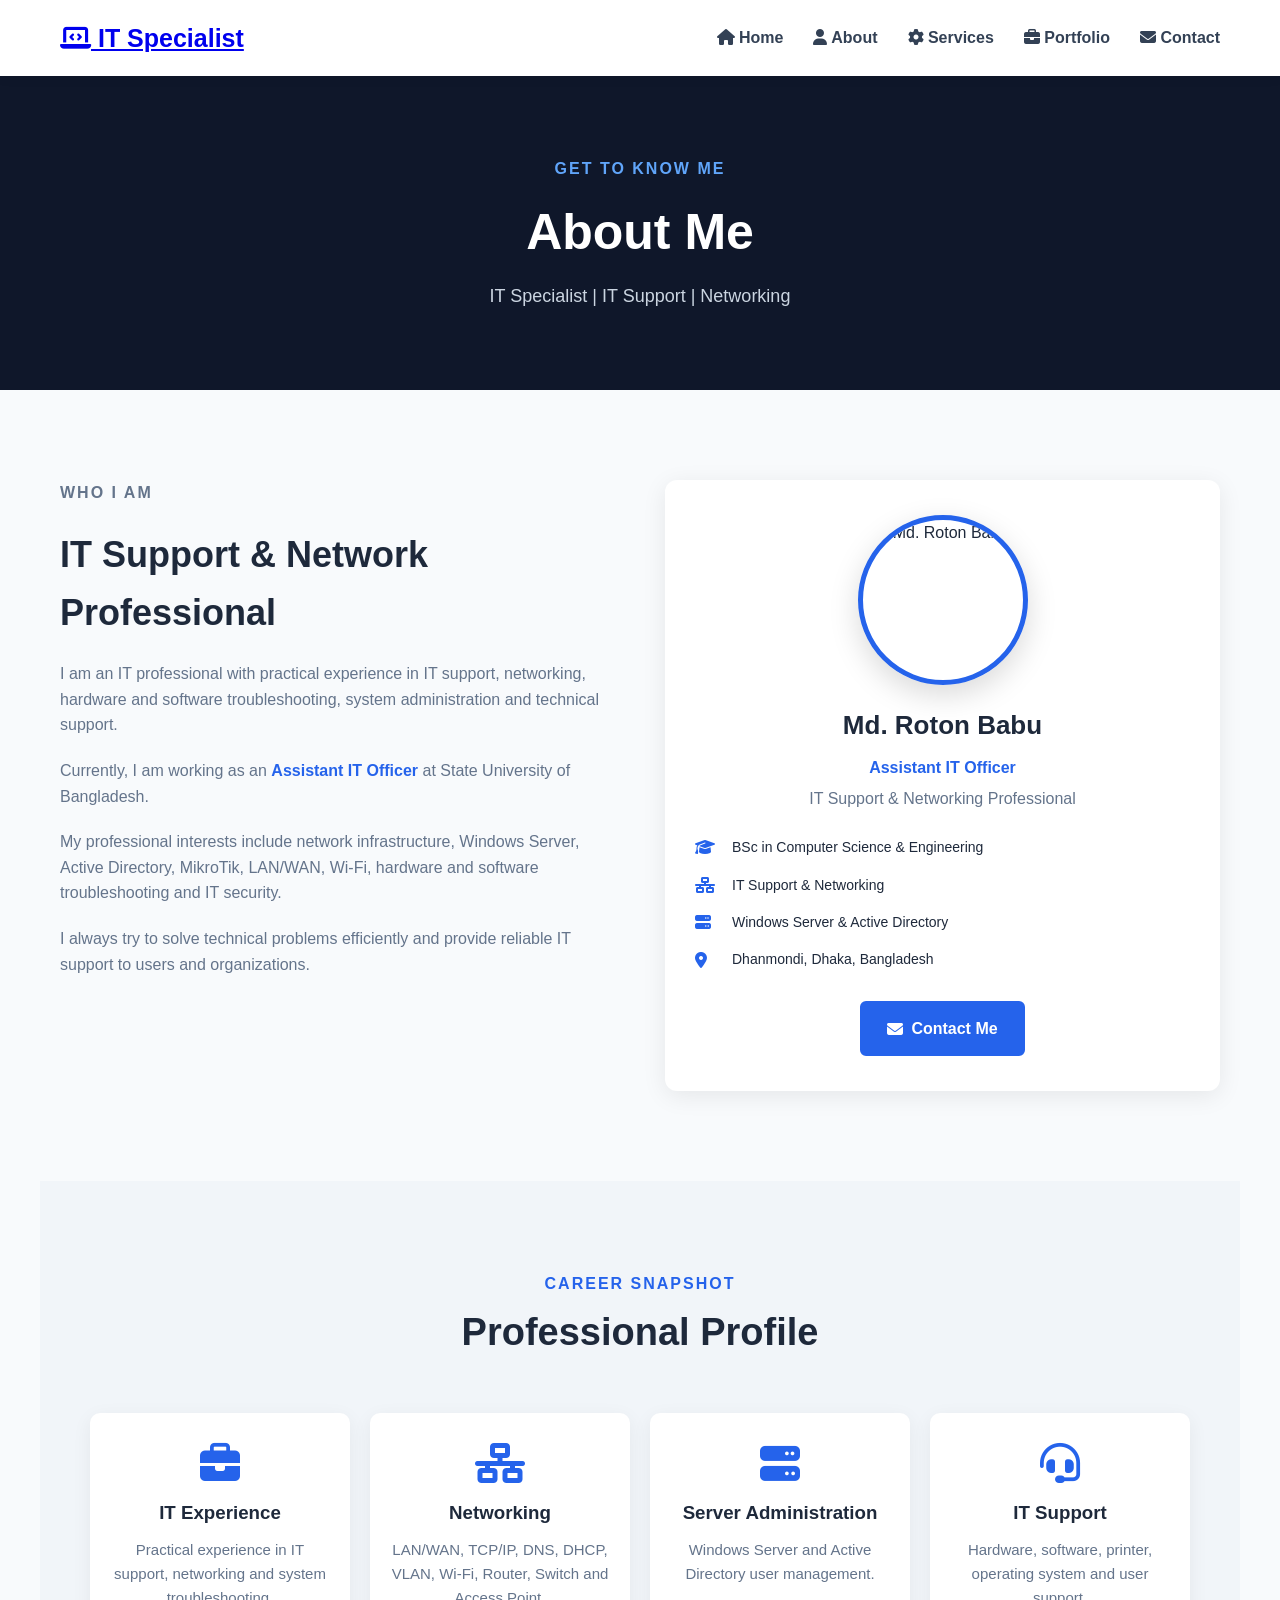
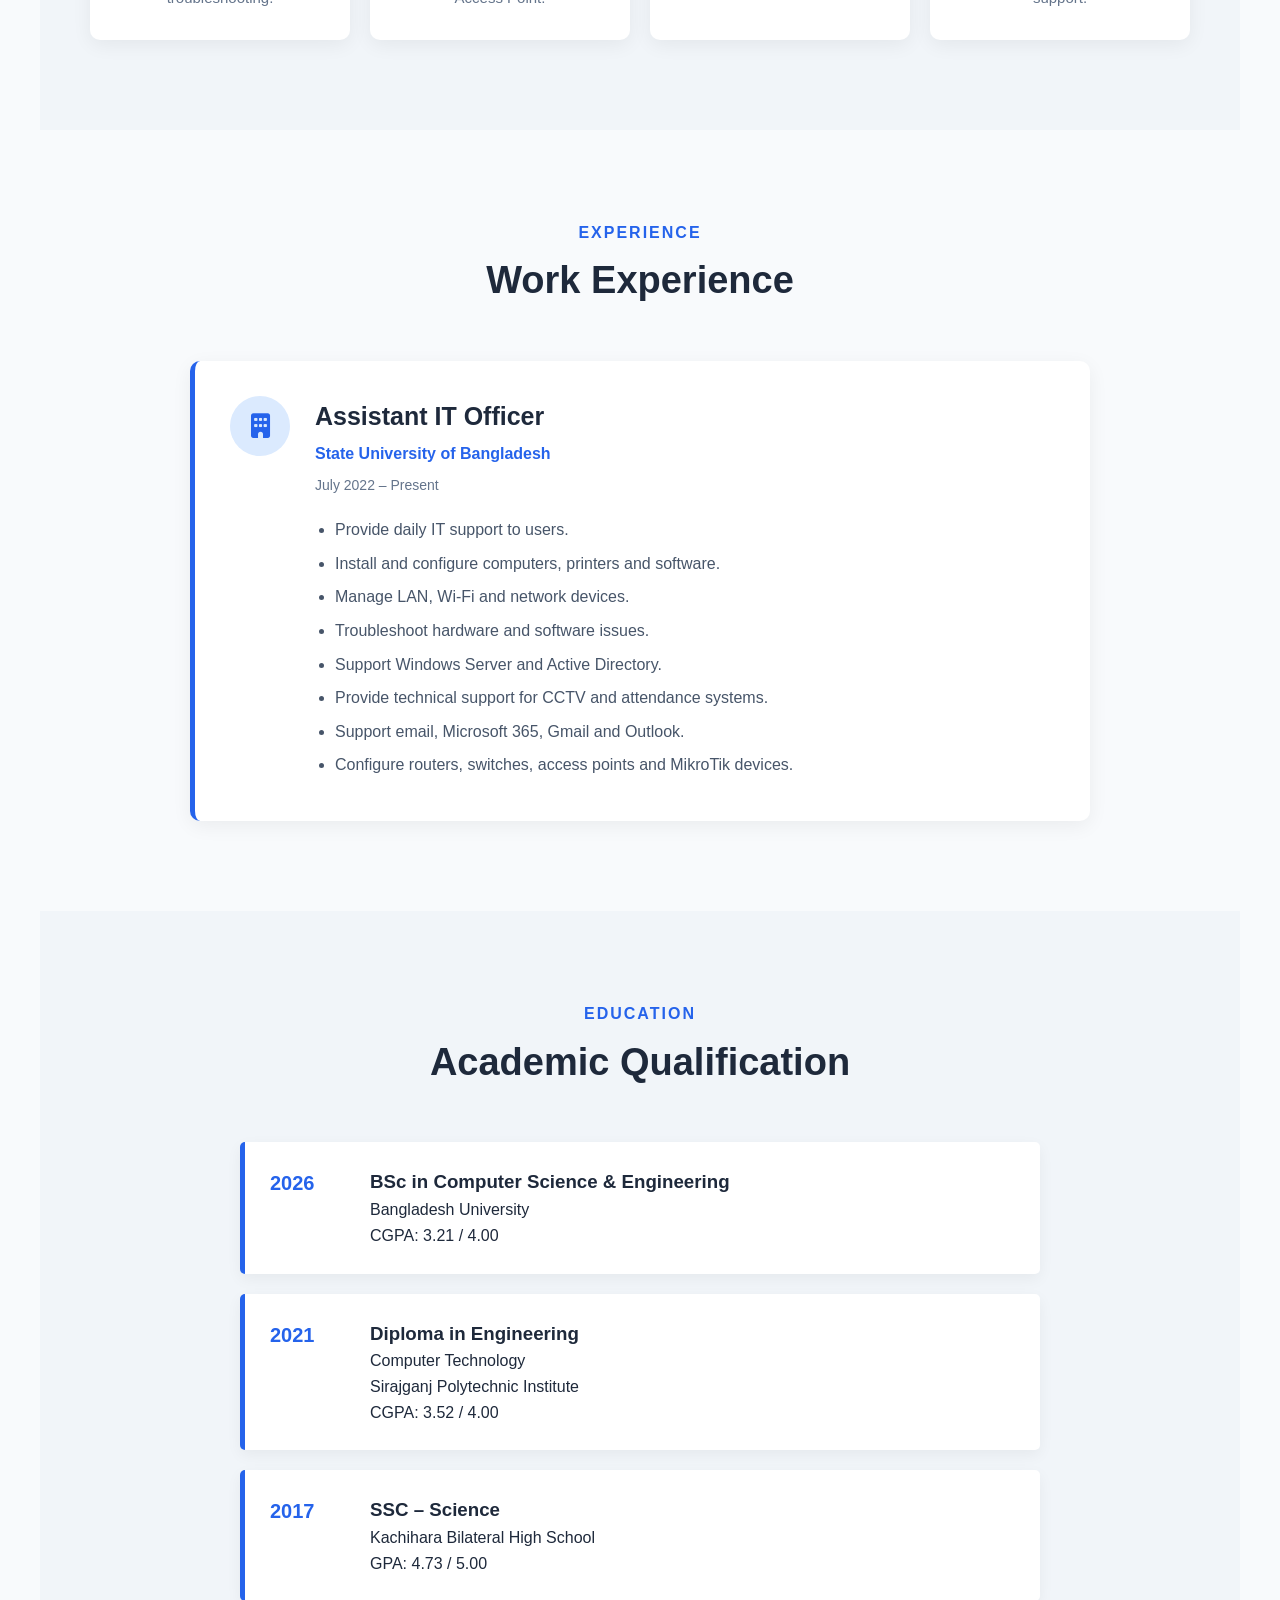
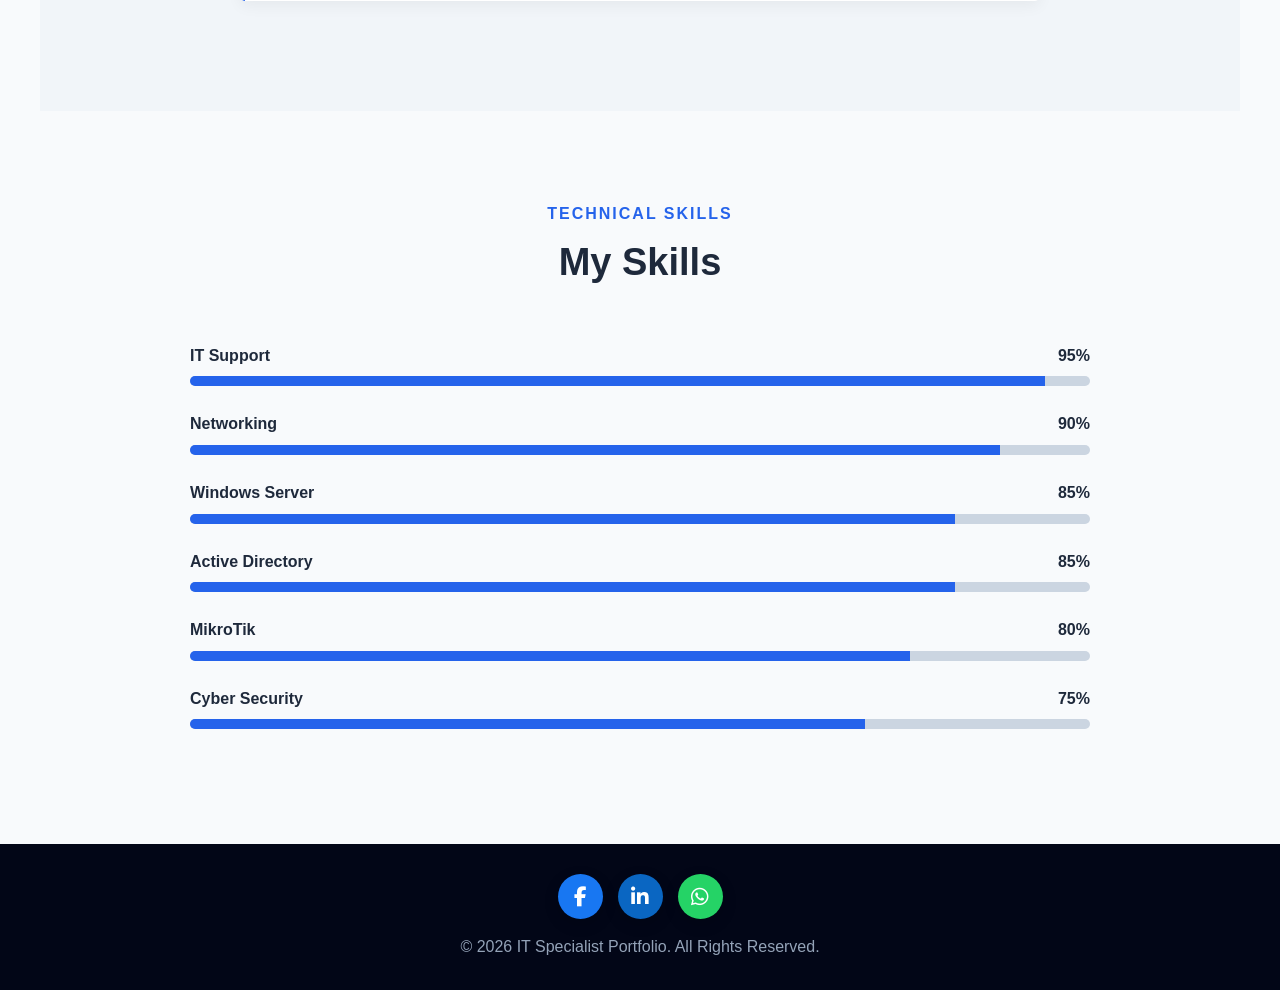
==== about.html @ 45f17847 "Add files via upload" ====
<!DOCTYPE html>
<html lang="en">

<head>

    <meta charset="UTF-8">

    <meta name="viewport" content="width=device-width, initial-scale=1.0">

    <title>About Me | IT Specialist</title>

    <!-- Main CSS -->
    <link rel="stylesheet" href="style.css">

    <!-- Font Awesome -->
    <link rel="stylesheet"
          href="https://cdnjs.cloudflare.com/ajax/libs/font-awesome/6.5.2/css/all.min.css">

</head>


<body>


<!-- ================= HEADER ================= -->

<!-- ================= HEADER ================= -->

<header class="header">

    <nav class="navbar">

        <!-- LOGO -->

        <div class="logo">

            <a href="index.html">
                <i class="fa-solid fa-laptop-code"></i>
                IT Specialist
            </a>

        </div>


        <!-- MOBILE MENU -->

        <div class="menu-icon">

            <i class="fa-solid fa-bars"></i>

        </div>


        <!-- NAVIGATION -->

        <ul class="nav-links">

            <li>
                <a href="index.html">
                    <i class="fa-solid fa-house"></i>
                    Home
                </a>
            </li>

            <li>
                <a href="about.html" class="active">
                    <i class="fa-solid fa-user"></i>
                    About
                </a>
            </li>

            <li>
                <a href="services.html">
                    <i class="fa-solid fa-gear"></i>
                    Services
                </a>
            </li>

            <li>
                <a href="portfolio.html">
                    <i class="fa-solid fa-briefcase"></i>
                    Portfolio
                </a>
            </li>

            <li>
                <a href="contact.html">
                    <i class="fa-solid fa-envelope"></i>
                    Contact
                </a>
            </li>

        </ul>

    </nav>

</header>



<!-- ================= PAGE HEADER ================= -->

<section class="page-header">

    <div>

        <p>GET TO KNOW ME</p>

        <h1>About Me</h1>

        <span>
            IT Specialist | IT Support | Networking
        </span>

    </div>

</section>



<!-- ================= ABOUT ================= -->

<section class="section">


    <div class="about-container">


        <!-- About Text -->

        <div class="about-text">

            <p class="about-label">
                WHO I AM
            </p>


            <h2>
                IT Support & Network Professional
            </h2>


            <p>

                I am an IT professional with practical experience
                in IT support, networking, hardware and software
                troubleshooting, system administration and
                technical support.

            </p>


            <p>

                Currently, I am working as an
                <strong>Assistant IT Officer</strong>
                at State University of Bangladesh.

            </p>


            <p>

                My professional interests include network
                infrastructure, Windows Server, Active Directory,
                MikroTik, LAN/WAN, Wi-Fi, hardware and software
                troubleshooting and IT security.

            </p>


            <p>

                I always try to solve technical problems efficiently
                and provide reliable IT support to users and
                organizations.

            </p>


        </div>



        <!-- Profile Card -->

        <!-- ================= PROFILE CARD ================= -->

<div class="profile-card">

    <!-- Profile Photo -->

    <div class="profile-photo">

        <img src="images/profile.jpg"
             alt="Md. Roton Babu">

    </div>


    <!-- Name -->

    <h3>
        Md. Roton Babu
    </h3>


    <!-- Designation -->

    <p class="profile-designation">
        Assistant IT Officer
    </p>


    <p>
        IT Support & Networking Professional
    </p>


    <!-- Profile Details -->

    <div class="profile-details">

        <div class="profile-detail-item">

            <i class="fas fa-graduation-cap"></i>

            <span>
                BSc in Computer Science & Engineering
            </span>

        </div>


        <div class="profile-detail-item">

            <i class="fas fa-network-wired"></i>

            <span>
                IT Support & Networking
            </span>

        </div>


        <div class="profile-detail-item">

            <i class="fas fa-server"></i>

            <span>
                Windows Server & Active Directory
            </span>

        </div>


        <div class="profile-detail-item">

            <i class="fas fa-location-dot"></i>

            <span>
                Dhanmondi, Dhaka, Bangladesh
            </span>

        </div>

    </div>


    <!-- Contact Button -->

    <a href="contact.html" class="btn profile-btn">
        <i class="fas fa-envelope"></i>
        Contact Me
    </a>

</div>
</section>



<!-- ================= CAREER SNAPSHOT ================= -->

<section class="section skills-section">


    <div class="section-title">

        <p>
            CAREER SNAPSHOT
        </p>

        <h2>
            Professional Profile
        </h2>

    </div>


    <div class="snapshot-grid">


        <!-- Experience -->

        <div class="snapshot-card">

            <i class="fas fa-briefcase"></i>

            <h3>
                IT Experience
            </h3>

            <p>
                Practical experience in IT support,
                networking and system troubleshooting.
            </p>

        </div>


        <!-- Networking -->

        <div class="snapshot-card">

            <i class="fas fa-network-wired"></i>

            <h3>
                Networking
            </h3>

            <p>
                LAN/WAN, TCP/IP, DNS, DHCP, VLAN,
                Wi-Fi, Router, Switch and Access Point.
            </p>

        </div>


        <!-- Server -->

        <div class="snapshot-card">

            <i class="fas fa-server"></i>

            <h3>
                Server Administration
            </h3>

            <p>
                Windows Server and Active Directory
                user management.
            </p>

        </div>


        <!-- Support -->

        <div class="snapshot-card">

            <i class="fas fa-headset"></i>

            <h3>
                IT Support
            </h3>

            <p>
                Hardware, software, printer,
                operating system and user support.
            </p>

        </div>


    </div>

</section>



<!-- ================= WORK EXPERIENCE ================= -->

<section class="section">


    <div class="section-title">

        <p>
            EXPERIENCE
        </p>

        <h2>
            Work Experience
        </h2>

    </div>



    <div class="experience-container">


        <div class="experience-card">


            <div class="experience-icon">

                <i class="fas fa-building"></i>

            </div>


            <div class="experience-content">

                <h3>
                    Assistant IT Officer
                </h3>

                <h4>
                    State University of Bangladesh
                </h4>

                <span>
                    July 2022 – Present
                </span>


                <ul>

                    <li>
                        Provide daily IT support to users.
                    </li>

                    <li>
                        Install and configure computers,
                        printers and software.
                    </li>

                    <li>
                        Manage LAN, Wi-Fi and network devices.
                    </li>

                    <li>
                        Troubleshoot hardware and software issues.
                    </li>

                    <li>
                        Support Windows Server and Active Directory.
                    </li>

                    <li>
                        Provide technical support for
                        CCTV and attendance systems.
                    </li>

                    <li>
                        Support email, Microsoft 365,
                        Gmail and Outlook.
                    </li>

                    <li>
                        Configure routers, switches,
                        access points and MikroTik devices.
                    </li>

                </ul>


            </div>


        </div>


    </div>

</section>



<!-- ================= EDUCATION ================= -->

<section class="section project-section">


    <div class="section-title">

        <p>
            EDUCATION
        </p>

        <h2>
            Academic Qualification
        </h2>

    </div>



    <div class="education">


        <!-- BSc -->

        <div class="education-item">

            <div class="education-year">
                2026
            </div>


            <div>

                <h3>
                    BSc in Computer Science & Engineering
                </h3>

                <p>
                    Bangladesh University
                </p>

                <p>
                    CGPA: 3.21 / 4.00
                </p>

            </div>

        </div>



        <!-- Diploma -->

        <div class="education-item">

            <div class="education-year">
                2021
            </div>


            <div>

                <h3>
                    Diploma in Engineering
                </h3>

                <p>
                    Computer Technology
                </p>

                <p>
                    Sirajganj Polytechnic Institute
                </p>

                <p>
                    CGPA: 3.52 / 4.00
                </p>

            </div>

        </div>



        <!-- SSC -->

        <div class="education-item">

            <div class="education-year">
                2017
            </div>


            <div>

                <h3>
                    SSC – Science
                </h3>

                <p>
                    Kachihara Bilateral High School
                </p>

                <p>
                    GPA: 4.73 / 5.00
                </p>

            </div>

        </div>


    </div>

</section>



<!-- ================= TECHNICAL SKILLS ================= -->

<section class="section">


    <div class="section-title">

        <p>
            TECHNICAL SKILLS
        </p>

        <h2>
            My Skills
        </h2>

    </div>



    <div class="skills-container">


        <div class="skill">

            <div class="skill-title">

                <span>
                    IT Support
                </span>

                <span>
                    95%
                </span>

            </div>


            <div class="skill-bar">

                <div class="skill-progress"
                     style="width:95%">
                </div>

            </div>

        </div>



        <div class="skill">

            <div class="skill-title">

                <span>
                    Networking
                </span>

                <span>
                    90%
                </span>

            </div>


            <div class="skill-bar">

                <div class="skill-progress"
                     style="width:90%">
                </div>

            </div>

        </div>



        <div class="skill">

            <div class="skill-title">

                <span>
                    Windows Server
                </span>

                <span>
                    85%
                </span>

            </div>


            <div class="skill-bar">

                <div class="skill-progress"
                     style="width:85%">
                </div>

            </div>

        </div>



        <div class="skill">

            <div class="skill-title">

                <span>
                    Active Directory
                </span>

                <span>
                    85%
                </span>

            </div>


            <div class="skill-bar">

                <div class="skill-progress"
                     style="width:85%">
                </div>

            </div>

        </div>



        <div class="skill">

            <div class="skill-title">

                <span>
                    MikroTik
                </span>

                <span>
                    80%
                </span>

            </div>


            <div class="skill-bar">

                <div class="skill-progress"
                     style="width:80%">
                </div>

            </div>

        </div>



        <div class="skill">

            <div class="skill-title">

                <span>
                    Cyber Security
                </span>

                <span>
                    75%
                </span>

            </div>


            <div class="skill-bar">

                <div class="skill-progress"
                     style="width:75%">
                </div>

            </div>

        </div>


    </div>

</section>



<!-- ================= FOOTER ================= -->

<footer>



<!-- ================= SOCIAL LINKS ================= -->

<div class="social-links">

    <!-- Facebook -->
    <a href="https://www.facebook.com/roton.rotonrana.1/"
       target="_blank"
       rel="noopener noreferrer"
       aria-label="Facebook">
        <i class="fab fa-facebook-f"></i>
    </a>

    <!-- LinkedIn -->
    <a href="https://www.linkedin.com/in/md-roton-babu-962787268/"
       target="_blank"
       rel="noopener noreferrer"
       aria-label="LinkedIn">
        <i class="fab fa-linkedin-in"></i>
    </a>

    <!-- WhatsApp -->
    <a href="https://wa.me/8801768049487"
       target="_blank"
       rel="noopener noreferrer"
       aria-label="WhatsApp">
        <i class="fab fa-whatsapp"></i>
    </a>

</div>




    <p>
        © 2026 IT Specialist Portfolio.
        All Rights Reserved.
    </p>


</footer>



<!-- JavaScript -->

<script src="script.js"></script>


</body>

</html>
---- style.css ----
/* =====================================================
   GLOBAL RESET
===================================================== */

* {
    margin: 0;
    padding: 0;
    box-sizing: border-box;
}

html {
    scroll-behavior: smooth;
}

body {
    font-family: Arial, Helvetica, sans-serif;
    background: #f8fafc;
    color: #1e293b;
    line-height: 1.6;
}

a {
    transition: 0.3s ease;
}

img {
    max-width: 100%;
}


/* =====================================================
   NAVBAR
===================================================== */

header {
    background: #ffffff;
    box-shadow: 0 2px 10px rgba(0, 0, 0, 0.08);
    position: sticky;
    top: 0;
    z-index: 1000;
}

.navbar {
    max-width: 1200px;
    margin: auto;
    padding: 18px 20px;

    display: flex;
    align-items: center;
    justify-content: space-between;
}

.logo {
    font-size: 25px;
    font-weight: bold;
}

.logo span {
    color: #2563eb;
}

.nav-links {
    display: flex;
    list-style: none;
    gap: 30px;
}

.nav-links a {
    text-decoration: none;
    color: #334155;
    font-weight: 600;
}

.nav-links a:hover {
    color: #2563eb;
}

.menu-icon {
    display: none;
    font-size: 25px;
    cursor: pointer;
}


/* =====================================================
   HERO
===================================================== */

.hero {
    max-width: 1200px;
    margin: auto;
    min-height: 650px;

    padding: 80px 20px;

    display: flex;
    align-items: center;
    justify-content: space-between;
    gap: 50px;
}

.hero-content {
    max-width: 650px;
}

.small-title {
    color: #2563eb;
    font-weight: bold;
    letter-spacing: 2px;
}

.hero h1 {
    font-size: 55px;
    margin: 15px 0;
}

.hero h1 span {
    color: #2563eb;
}

.hero h2 {
    font-size: 28px;
    margin-bottom: 20px;
}

.hero p {
    color: #64748b;
    font-size: 18px;
}

.hero-buttons {
    margin-top: 30px;

    display: flex;
    flex-wrap: wrap;
    gap: 15px;
}

.btn {
    display: inline-flex;
    align-items: center;
    justify-content: center;
    gap: 8px;

    padding: 13px 25px;

    background: #2563eb;
    color: #ffffff;

    text-decoration: none;
    border-radius: 6px;

    border: 2px solid #2563eb;
    cursor: pointer;

    font-weight: bold;
    transition: 0.3s;
}

.btn:hover {
    background: #1d4ed8;
    border-color: #1d4ed8;
    color: #ffffff;
    transform: translateY(-2px);
}

.btn-outline {
    background: transparent;
    border: 2px solid #2563eb;
    color: #2563eb;
}

.btn-outline:hover {
    background: #2563eb;
    color: #ffffff;
}


/* =====================================================
   HERO PROFILE PHOTO
===================================================== */

.hero-image {
    display: flex;
    justify-content: center;
    align-items: center;
}

.profile-circle {
    width: 320px;
    height: 320px;

    border-radius: 50%;
    overflow: hidden;

    border: 6px solid #2563eb;

    box-shadow: 0 15px 40px rgba(0, 0, 0, 0.15);

    background: #f1f5f9;
}

.profile-circle img {
    width: 100%;
    height: 100%;

    object-fit: cover;
    display: block;
}


/* =====================================================
   COMMON SECTION
===================================================== */

.section {
    max-width: 1200px;
    margin: auto;
    padding: 90px 20px;
}

.section-title {
    text-align: center;
    margin-bottom: 50px;
}

.section-title p {
    color: #2563eb;
    font-weight: bold;
    letter-spacing: 2px;
}

.section-title h2 {
    font-size: 38px;
    margin-top: 5px;
}


/* =====================================================
   ABOUT
===================================================== */

.about-container {
    display: grid;
    grid-template-columns: 1fr 1fr;
    gap: 50px;
}

.about-text h3 {
    font-size: 28px;
    margin-bottom: 20px;
}

.about-text h2 {
    font-size: 36px;
    margin: 10px 0 20px;
}

.about-text p {
    color: #64748b;
    margin-bottom: 20px;
}

.about-text strong {
    color: #2563eb;
}

.about-label {
    color: #2563eb;
    font-weight: bold;
    letter-spacing: 2px;
}

.about-cards {
    display: grid;
    grid-template-columns: 1fr 1fr;
    gap: 20px;
}

.info-card {
    background: #ffffff;
    padding: 25px;

    border-radius: 10px;

    box-shadow: 0 5px 20px rgba(0, 0, 0, 0.06);

    transition: 0.3s;
}

.info-card:hover {
    transform: translateY(-5px);
}

.info-card i {
    font-size: 35px;
    color: #2563eb;
    margin-bottom: 15px;
}

.info-card h3 {
    margin-bottom: 8px;
}


/* =====================================================
   SKILLS
===================================================== */

.skills-section {
    background: #f1f5f9;
}

.skills-container {
    max-width: 900px;
    margin: auto;
}

.skill {
    margin-bottom: 25px;
}

.skill-title {
    display: flex;
    justify-content: space-between;
    margin-bottom: 8px;
    font-weight: bold;
}

.skill-bar {
    height: 10px;
    background: #cbd5e1;
    border-radius: 10px;
    overflow: hidden;
}

.skill-progress {
    height: 100%;
    background: #2563eb;
}


/* =====================================================
   SERVICES
===================================================== */

.services-grid {
    display: grid;
    grid-template-columns: repeat(3, 1fr);
    gap: 25px;
}

.service-card {
    background: #ffffff;
    padding: 35px 25px;

    text-align: center;

    border-radius: 10px;

    box-shadow: 0 5px 20px rgba(0, 0, 0, 0.07);

    transition: 0.3s;
}

.service-card:hover {
    transform: translateY(-8px);
}

.service-card i {
    font-size: 45px;
    color: #2563eb;
    margin-bottom: 20px;
}

.service-card h3 {
    margin-bottom: 12px;
}

.service-card p {
    color: #64748b;
}


/* =====================================================
   SERVICES PAGE
===================================================== */

.services-intro {
    max-width: 800px;
    margin: -20px auto 0;
    text-align: center;
}

.services-intro p {
    color: #64748b;
    font-size: 17px;
    line-height: 1.8;
}

.services-page-section {
    padding-top: 20px;
}

.services-page-section .service-card {
    position: relative;

    background: #ffffff;

    padding: 35px 30px;

    border-radius: 12px;

    text-align: left;

    box-shadow: 0 5px 25px rgba(0, 0, 0, 0.07);

    border: 1px solid #e2e8f0;

    transition: all 0.3s ease;

    overflow: hidden;
}

.services-page-section .service-card:hover {
    transform: translateY(-8px);

    box-shadow: 0 15px 35px rgba(0, 0, 0, 0.12);

    border-color: #2563eb;
}

.service-number {
    position: absolute;

    top: 15px;
    right: 20px;

    font-size: 14px;
    font-weight: bold;

    color: #cbd5e1;
}

.services-page-section .service-card > i {
    display: inline-flex;

    align-items: center;
    justify-content: center;

    width: 65px;
    height: 65px;

    background: #dbeafe;
    color: #2563eb;

    border-radius: 10px;

    font-size: 30px;

    margin-bottom: 20px;
}

.services-page-section .service-card h3 {
    font-size: 23px;
    margin-bottom: 12px;
    color: #1e293b;
}

.services-page-section .service-card p {
    color: #64748b;
    line-height: 1.7;
    margin-bottom: 20px;
}

.services-page-section .service-card ul {
    list-style: none;
    padding: 0;
    margin: 0;
}

.services-page-section .service-card li {
    position: relative;

    padding-left: 22px;
    margin-bottom: 9px;

    color: #475569;
    font-size: 15px;
}

.services-page-section .service-card li::before {
    content: "✓";

    position: absolute;
    left: 0;

    color: #2563eb;
    font-weight: bold;
}


/* =====================================================
   SERVICE CTA
===================================================== */

.service-cta {
    background: #0f172a;
    color: #ffffff;

    text-align: center;

    padding: 80px 20px;
}

.service-cta p {
    color: #60a5fa;

    font-weight: bold;
    letter-spacing: 2px;

    margin-bottom: 10px;
}

.service-cta h2 {
    font-size: 38px;
    margin-bottom: 10px;
}

.service-cta span {
    color: #cbd5e1;
    font-size: 17px;
}


/* =====================================================
   PROJECT
===================================================== */

.project-section {
    background: #f1f5f9;
}

.project-grid {
    display: grid;
    grid-template-columns: repeat(3, 1fr);
    gap: 25px;
}

.project-card {
    background: #ffffff;
    padding: 30px;

    border-radius: 10px;

    box-shadow: 0 5px 20px rgba(0, 0, 0, 0.06);

    transition: 0.3s;
}

.project-card:hover {
    transform: translateY(-5px);
}

.project-icon {
    font-size: 40px;
    color: #2563eb;
    margin-bottom: 15px;
}

.project-card h3 {
    margin-bottom: 10px;
}

.project-card p {
    color: #64748b;
    margin-bottom: 15px;
}

.project-card span {
    color: #2563eb;
    font-weight: bold;
}


/* =====================================================
   EDUCATION
===================================================== */

.education {
    max-width: 800px;
    margin: auto;
}

.education-item {
    display: flex;
    gap: 30px;

    padding: 25px;

    background: #ffffff;

    margin-bottom: 20px;

    border-left: 5px solid #2563eb;

    box-shadow: 0 5px 15px rgba(0, 0, 0, 0.05);

    border-radius: 5px;
}

.education-year {
    color: #2563eb;

    font-size: 20px;
    font-weight: bold;

    min-width: 70px;
}


/* =====================================================
   PAGE HEADER
===================================================== */

.page-header {
    background: #0f172a;
    color: #ffffff;

    padding: 80px 20px;

    text-align: center;
}

.page-header p {
    color: #60a5fa;

    font-weight: bold;

    letter-spacing: 2px;

    margin-bottom: 10px;
}

.page-header h1 {
    font-size: 50px;
    margin-bottom: 10px;
}

.page-header span {
    color: #cbd5e1;
    font-size: 18px;
}


/* =====================================================
   PROFILE CARD
===================================================== */

.profile-card {
    background: #ffffff;

    padding: 35px 30px;

    border-radius: 12px;

    text-align: center;

    box-shadow: 0 5px 25px rgba(0, 0, 0, 0.08);

    display: flex;
    flex-direction: column;
    align-items: center;
    justify-content: center;
}

.profile-photo {
    width: 170px;
    height: 170px;

    margin: 0 auto 20px;

    border-radius: 50%;

    overflow: hidden;

    border: 5px solid #2563eb;

    box-shadow: 0 10px 30px rgba(0, 0, 0, 0.15);
}

.profile-photo img {
    width: 100%;
    height: 100%;

    object-fit: cover;

    display: block;
}

.profile-card h3 {
    font-size: 26px;
    margin-bottom: 8px;
}

.profile-card p {
    color: #64748b;
}

.profile-designation {
    color: #2563eb !important;
    font-weight: 600;
    margin-bottom: 5px;
}

.profile-details {
    margin-top: 25px;
    text-align: left;
    width: 100%;
}

.profile-detail-item {
    display: flex;

    align-items: center;

    gap: 12px;

    margin-bottom: 15px;

    font-size: 14px;
}

.profile-detail-item i {
    width: 25px;

    color: #2563eb;

    font-size: 16px;
}

.profile-btn {
    display: inline-flex;

    align-items: center;

    gap: 8px;

    margin-top: 15px;
}


/* =====================================================
   CAREER SNAPSHOT
===================================================== */

.snapshot-grid {
    max-width: 1100px;

    margin: auto;

    display: grid;

    grid-template-columns: repeat(4, 1fr);

    gap: 20px;
}

.snapshot-card {
    background: #ffffff;

    padding: 30px 20px;

    border-radius: 10px;

    text-align: center;

    box-shadow: 0 5px 20px rgba(0, 0, 0, 0.06);

    transition: 0.3s;
}

.snapshot-card:hover {
    transform: translateY(-7px);
}

.snapshot-card i {
    font-size: 40px;

    color: #2563eb;

    margin-bottom: 15px;
}

.snapshot-card h3 {
    margin-bottom: 10px;
}

.snapshot-card p {
    color: #64748b;

    font-size: 15px;
}


/* =====================================================
   EXPERIENCE
===================================================== */

.experience-container {
    max-width: 900px;
    margin: auto;
}

.experience-card {
    background: #ffffff;

    padding: 35px;

    border-radius: 10px;

    display: flex;

    gap: 25px;

    box-shadow: 0 5px 20px rgba(0, 0, 0, 0.06);

    border-left: 5px solid #2563eb;
}

.experience-icon {
    min-width: 60px;

    height: 60px;

    background: #dbeafe;

    border-radius: 50%;

    display: flex;

    align-items: center;

    justify-content: center;
}

.experience-icon i {
    color: #2563eb;

    font-size: 25px;
}

.experience-content h3 {
    font-size: 25px;

    margin-bottom: 5px;
}

.experience-content h4 {
    color: #2563eb;

    margin-bottom: 5px;
}

.experience-content span {
    color: #64748b;

    font-size: 14px;
}

.experience-content ul {
    margin-top: 20px;

    padding-left: 20px;
}

.experience-content li {
    margin-bottom: 8px;

    color: #475569;
}


/* =====================================================
   PORTFOLIO PAGE
===================================================== */

.portfolio-intro {
    max-width: 800px;

    margin: -20px auto 0;

    text-align: center;
}

.portfolio-intro p {
    color: #64748b;

    font-size: 17px;

    line-height: 1.8;
}

.portfolio-grid {
    max-width: 1200px;

    margin: 0 auto;

    display: grid;

    grid-template-columns: repeat(3, 1fr);

    gap: 25px;
}

.portfolio-card {
    background: #ffffff;

    border-radius: 12px;

    overflow: hidden;

    border: 1px solid #e2e8f0;

    box-shadow: 0 5px 20px rgba(0, 0, 0, 0.06);

    transition: all 0.3s ease;
}

.portfolio-card:hover {
    transform: translateY(-8px);

    box-shadow: 0 15px 35px rgba(0, 0, 0, 0.12);
}

.portfolio-image {
    height: 190px;

    display: flex;

    align-items: center;

    justify-content: center;

    flex-direction: column;

    position: relative;

    background: #dbeafe;
}

.portfolio-image i {
    font-size: 65px;

    color: #2563eb;

    margin-bottom: 12px;
}

.portfolio-image span {
    background: #2563eb;

    color: #ffffff;

    padding: 6px 12px;

    border-radius: 20px;

    font-size: 12px;

    font-weight: bold;

    letter-spacing: 1px;
}


/* Portfolio Backgrounds */

.network-image {
    background: #dbeafe;
}

.server-image {
    background: #e0f2fe;
}

.ad-image {
    background: #ede9fe;
}

.wifi-image {
    background: #dcfce7;
}

.cctv-image {
    background: #fee2e2;
}

.support-image {
    background: #fef3c7;
}

.mikrotik-image {
    background: #cffafe;
}

.printer-image {
    background: #f1f5f9;
}

.email-image {
    background: #fce7f3;
}


/* Portfolio Content */

.portfolio-content {
    padding: 25px;
}

.portfolio-category {
    color: #2563eb;

    font-size: 13px;

    font-weight: bold;

    text-transform: uppercase;

    letter-spacing: 1px;

    margin-bottom: 8px;
}

.portfolio-content h3 {
    font-size: 21px;

    color: #1e293b;

    margin-bottom: 12px;

    line-height: 1.4;
}

.portfolio-content p {
    color: #64748b;

    font-size: 15px;

    line-height: 1.7;

    margin-bottom: 18px;
}

.portfolio-tags {
    display: flex;

    flex-wrap: wrap;

    gap: 7px;

    margin-bottom: 20px;
}

.portfolio-tags span {
    background: #eff6ff;

    color: #2563eb;

    padding: 5px 9px;

    border-radius: 5px;

    font-size: 12px;

    font-weight: 600;
}

.project-btn {
    display: inline-flex;

    align-items: center;

    gap: 8px;

    color: #2563eb;

    text-decoration: none;

    font-weight: bold;

    font-size: 14px;

    transition: 0.3s;
}

.project-btn:hover {
    color: #1d4ed8;

    gap: 12px;
}


/* =====================================================
   TECHNOLOGY
===================================================== */

.technology-section {
    background: #f1f5f9;
}

.technology-grid {
    max-width: 1000px;

    margin: auto;

    display: grid;

    grid-template-columns: repeat(4, 1fr);

    gap: 20px;
}

.technology-item {
    background: #ffffff;

    padding: 25px 15px;

    border-radius: 10px;

    display: flex;

    flex-direction: column;

    align-items: center;

    justify-content: center;

    gap: 12px;

    box-shadow: 0 5px 15px rgba(0, 0, 0, 0.05);

    transition: 0.3s;
}

.technology-item:hover {
    transform: translateY(-5px);
}

.technology-item i {
    font-size: 35px;

    color: #2563eb;
}

.technology-item span {
    color: #475569;

    font-size: 14px;

    font-weight: 600;

    text-align: center;
}


/* =====================================================
   CONTACT PAGE
===================================================== */

.contact-page {
    padding: 80px 0;

    background: #f8fafc;
}

.contact-wrapper {
    max-width: 1100px;

    margin: auto;

    display: grid;

    grid-template-columns: 1fr 1.2fr;

    gap: 50px;

    align-items: start;
}


/* Contact Info */

.contact-page .contact-info {
    background: #ffffff;

    padding: 40px;

    border-radius: 15px;

    box-shadow: 0 10px 30px rgba(0, 0, 0, 0.08);
}

.contact-page .contact-info h2,
.contact-page .contact-form h2 {
    font-size: 30px;

    margin-bottom: 15px;

    color: #1e293b;
}

.contact-intro {
    color: #64748b;

    line-height: 1.8;

    margin-bottom: 30px;
}

.contact-page .contact-item {
    display: flex;

    align-items: center;

    gap: 20px;

    margin-bottom: 25px;
}

.contact-page .contact-icon {
    width: 55px;

    height: 55px;

    display: flex;

    align-items: center;

    justify-content: center;

    background: #2563eb;

    color: #ffffff;

    border-radius: 12px;

    font-size: 20px;

    flex-shrink: 0;
}

.contact-page .contact-item h3 {
    margin-bottom: 5px;

    color: #1e293b;

    font-size: 18px;
}

.contact-page .contact-item p {
    margin: 0;

    color: #64748b;
}


/* Contact Social */

.contact-social {
    margin-top: 35px;
}

.contact-social h3 {
    margin-bottom: 15px;

    color: #1e293b;
}


/* Contact Form */

.contact-page .contact-form {
    background: #ffffff;

    padding: 40px;

    border-radius: 15px;

    box-shadow: 0 10px 30px rgba(0, 0, 0, 0.08);
}

.contact-page .contact-form > p {
    color: #64748b;

    margin-bottom: 30px;

    line-height: 1.7;
}

.form-group {
    margin-bottom: 20px;
}

.form-group label {
    display: block;

    margin-bottom: 8px;

    font-weight: 600;

    color: #334155;
}

.form-group input,
.form-group textarea {
    width: 100%;

    padding: 13px 15px;

    border: 1px solid #dbe2ea;

    border-radius: 8px;

    font-size: 15px;

    font-family: inherit;

    outline: none;

    transition: 0.3s;
}

.form-group input:focus,
.form-group textarea:focus {
    border-color: #2563eb;

    box-shadow: 0 0 0 3px rgba(37, 99, 235, 0.1);
}

.form-group textarea {
    resize: vertical;
}


/* Contact Button */

.contact-btn {
    width: 100%;

    border: none;

    padding: 14px 20px;

    background: #2563eb;

    color: #ffffff;

    font-size: 16px;

    font-weight: 600;

    border-radius: 8px;

    cursor: pointer;

    transition: 0.3s;
}

.contact-btn i {
    margin-right: 8px;
}

.contact-btn:hover {
    background: #1d4ed8;

    transform: translateY(-2px);
}


/* Map */

.map-section {
    padding: 80px 0;

    background: #ffffff;
}

.map-box {
    overflow: hidden;

    border-radius: 15px;

    box-shadow: 0 10px 30px rgba(0, 0, 0, 0.08);
}


/* =====================================================
   HOME CONTACT SECTION
===================================================== */

.contact-section {
    padding: 90px 8%;

    background: #f8fafc;
}

.contact-section .contact-container {
    max-width: 1100px;

    margin: 45px auto 0;

    display: grid;

    grid-template-columns: 0.9fr 1.1fr;

    gap: 30px;
}


/* Contact Section Title */

.contact-section .section-title {
    text-align: center;

    margin-bottom: 20px;
}

.contact-section .section-title p {
    color: #2563eb;

    font-size: 14px;

    font-weight: 600;

    letter-spacing: 2px;

    margin-bottom: 8px;
}

.contact-section .section-title h2 {
    color: #0f172a !important;

    font-size: 34px;

    font-weight: 700;

    margin: 0;
}


/* Home Contact Info */

.contact-section .contact-info {
    background: #0f172a;

    color: #ffffff;

    padding: 38px;

    border-radius: 20px;

    box-shadow: 0 15px 40px rgba(15, 23, 42, 0.15);
}

.contact-heading {
    display: flex;

    align-items: center;

    gap: 15px;

    margin-bottom: 30px;
}

.contact-badge {
    width: 52px;

    height: 52px;

    display: flex;

    align-items: center;

    justify-content: center;

    background: #2563eb;

    border-radius: 14px;

    font-size: 20px;
}

.contact-heading h3 {
    margin: 0 0 3px;

    font-size: 23px;
}

.contact-heading p {
    margin: 0;

    color: #94a3b8;

    font-size: 13px;
}


/* Home Contact Items */

.contact-section .contact-item {
    display: flex;

    align-items: center;

    gap: 16px;

    padding: 18px 0;

    border-bottom: 1px solid rgba(255, 255, 255, 0.10);

    margin-bottom: 0;
}

.contact-section .contact-icon {
    width: 46px;

    height: 46px;

    min-width: 46px;

    display: flex;

    align-items: center;

    justify-content: center;

    background: rgba(37, 99, 235, 0.15);

    color: #60a5fa;

    border-radius: 12px;

    font-size: 17px;

    transition: 0.3s;
}

.contact-section .contact-item:hover .contact-icon {
    background: #2563eb;

    color: #ffffff;

    transform: translateY(-2px);
}

.contact-details span {
    display: block;

    color: #94a3b8;

    font-size: 12px;

    margin-bottom: 4px;
}

.contact-details a,
.contact-details p {
    margin: 0;

    color: #ffffff;

    font-size: 14px;

    text-decoration: none;
}

.contact-details a:hover {
    color: #60a5fa;
}


/* Availability */

.availability {
    display: flex;

    align-items: center;

    gap: 12px;

    margin-top: 28px;

    padding: 15px;

    background: rgba(255, 255, 255, 0.05);

    border: 1px solid rgba(255, 255, 255, 0.08);

    border-radius: 12px;
}

.status-dot {
    width: 10px;

    height: 10px;

    background: #22c55e;

    border-radius: 50%;

    box-shadow: 0 0 0 5px rgba(34, 197, 94, 0.12);
}

.availability strong {
    display: block;

    font-size: 13px;

    margin-bottom: 2px;
}

.availability p {
    margin: 0;

    color: #94a3b8;

    font-size: 11px;
}


/* Home Contact Form */

.contact-section .contact-form {
    background: #ffffff;

    padding: 38px;

    border-radius: 20px;

    border: 1px solid #e2e8f0;

    box-shadow: 0 15px 40px rgba(15, 23, 42, 0.08);
}

.form-heading {
    display: flex;

    align-items: center;

    gap: 15px;

    margin-bottom: 28px;
}

.form-icon {
    width: 50px;

    height: 50px;

    display: flex;

    align-items: center;

    justify-content: center;

    background: #eff6ff;

    color: #2563eb;

    border-radius: 13px;

    font-size: 19px;
}

.form-heading h3 {
    margin: 0 0 3px;

    color: #0f172a;

    font-size: 23px;
}

.form-heading p {
    margin: 0;

    color: #64748b;

    font-size: 13px;
}


/* Home Contact Form Groups */

.contact-section .form-group {
    margin-bottom: 18px;
}

.contact-section .form-group label {
    display: block;

    margin-bottom: 7px;

    color: #334155;

    font-size: 13px;

    font-weight: 600;
}

.input-wrapper,
.textarea-wrapper {
    position: relative;
}

.input-wrapper i,
.textarea-wrapper i {
    position: absolute;

    left: 15px;

    color: #94a3b8;

    font-size: 14px;
}

.input-wrapper i {
    top: 50%;

    transform: translateY(-50%);
}

.textarea-wrapper i {
    top: 17px;
}

.input-wrapper input,
.textarea-wrapper textarea {
    width: 100%;

    padding: 13px 15px 13px 42px;

    border: 1px solid #e2e8f0;

    border-radius: 9px;

    outline: none;

    background: #f8fafc;

    color: #1e293b;

    font-family: inherit;

    font-size: 14px;

    transition: 0.3s;
}

.textarea-wrapper textarea {
    resize: vertical;

    min-height: 125px;
}

.input-wrapper input:focus,
.textarea-wrapper textarea:focus {
    background: #ffffff;

    border-color: #2563eb;

    box-shadow: 0 0 0 3px rgba(37, 99, 235, 0.08);
}


/* Home Contact Send Button */

.contact-send-btn {
    width: 100%;

    display: flex;

    align-items: center;

    justify-content: center;

    gap: 10px;

    padding: 14px 20px;

    border: none;

    border-radius: 10px;

    background: #2563eb;

    color: #ffffff;

    font-size: 14px;

    font-weight: 600;

    cursor: pointer;

    transition: 0.3s;
}

.contact-send-btn:hover {
    background: #1d4ed8;

    transform: translateY(-2px);

    box-shadow: 0 8px 20px rgba(37, 99, 235, 0.25);
}

.contact-send-btn i {
    transition: 0.3s;
}

.contact-send-btn:hover i {
    transform: translateX(4px);
}


/* =====================================================
   SOCIAL MEDIA ICONS
===================================================== */

.social-links {
    display: flex;

    justify-content: center;

    align-items: center;

    gap: 15px;

    margin-bottom: 20px;
}

.social-links a {
    width: 45px;

    height: 45px;

    display: flex;

    justify-content: center;

    align-items: center;

    border-radius: 50%;

    color: #ffffff;

    font-size: 20px;

    text-decoration: none;

    transition: all 0.3s ease;

    box-shadow: 0 5px 15px rgba(0, 0, 0, 0.15);
}


/* Facebook */

.social-links a:nth-child(1) {
    background: #1877F2;
}


/* LinkedIn */

.social-links a:nth-child(2) {
    background: #0A66C2;
}


/* WhatsApp */

.social-links a:nth-child(3) {
    background: #25D366;
}


/* Social Hover */

.social-links a:hover {
    transform: translateY(-6px) scale(1.08);

    color: #ffffff;

    box-shadow: 0 10px 25px rgba(0, 0, 0, 0.30);
}

.social-links a:nth-child(1):hover {
    background: #0d65d9;
}

.social-links a:nth-child(2):hover {
    background: #084d91;
}

.social-links a:nth-child(3):hover {
    background: #1ebe5d;
}


/* =====================================================
   CV BUTTON
===================================================== */

.cv-btn {
    background: #0f172a;

    color: #ffffff;

    border: 2px solid #0f172a;

    display: inline-flex;

    align-items: center;

    gap: 8px;
}

.cv-btn:hover {
    background: #2563eb;

    border-color: #2563eb;

    color: #ffffff;

    transform: translateY(-3px);
}

.cv-btn i {
    font-size: 16px;
}


/* =====================================================
   FOOTER
===================================================== */

footer {
    background: #020617;

    color: #94a3b8;

    text-align: center;

    padding: 30px;
}

footer .social-links {
    margin-bottom: 15px;
}


/* =====================================================
   RESPONSIVE - 1000px
===================================================== */

@media (max-width: 1000px) {

    .portfolio-grid {
        grid-template-columns: 1fr 1fr;
    }

    .technology-grid {
        grid-template-columns: 1fr 1fr;
    }

    .snapshot-grid {
        grid-template-columns: 1fr 1fr;
    }
}


/* =====================================================
   RESPONSIVE - 900px
===================================================== */

@media (max-width: 900px) {

    .hero {
        flex-direction: column;

        text-align: center;

        gap: 50px;
    }

    .hero-buttons {
        justify-content: center;
    }

    .about-container {
        grid-template-columns: 1fr;
    }

    .services-grid,
    .project-grid {
        grid-template-columns: 1fr 1fr;
    }

    .contact-section .contact-container {
        grid-template-columns: 1fr;
    }

    .contact-wrapper {
        grid-template-columns: 1fr;
    }

    .experience-card {
        gap: 20px;
    }
}


/* =====================================================
   RESPONSIVE - 850px
===================================================== */

@media (max-width: 850px) {

    .contact-section .contact-container {
        grid-template-columns: 1fr;
    }
}


/* =====================================================
   RESPONSIVE - 650px
===================================================== */

@media (max-width: 650px) {

    .nav-links {
        display: none;
    }

    .menu-icon {
        display: block;
    }

    .hero {
        padding: 60px 20px;
    }

    .hero h1 {
        font-size: 40px;
    }

    .hero h2 {
        font-size: 22px;
    }

    .hero p {
        font-size: 16px;
    }

    .hero-buttons {
        flex-direction: column;

        align-items: center;
    }

    .hero-buttons .btn {
        width: 100%;

        max-width: 280px;
    }

    .profile-circle {
        width: 240px;
        height: 240px;
    }

    .about-cards,
    .services-grid,
    .project-grid {
        grid-template-columns: 1fr;
    }

    .section-title h2 {
        font-size: 30px;
    }

    .page-header {
        padding: 60px 20px;
    }

    .page-header h1 {
        font-size: 38px;
    }

    .about-text h2 {
        font-size: 28px;
    }

    .snapshot-grid {
        grid-template-columns: 1fr;
    }

    .experience-card {
        flex-direction: column;
    }

    .portfolio-grid {
        grid-template-columns: 1fr;
    }

    .technology-grid {
        grid-template-columns: 1fr 1fr;
    }

    .portfolio-image {
        height: 170px;
    }

    .contact-page {
        padding: 50px 15px;
    }

    .contact-page .contact-info,
    .contact-page .contact-form {
        padding: 25px;
    }

    .contact-page .contact-info h2,
    .contact-page .contact-form h2 {
        font-size: 25px;
    }

    .contact-page .contact-item {
        gap: 15px;
    }

    .contact-page .contact-icon {
        width: 48px;
        height: 48px;
        font-size: 17px;
    }

    .map-section {
        padding: 50px 15px;
    }

    .contact-section {
        padding: 60px 5%;
    }

    .contact-section .contact-info,
    .contact-section .contact-form {
        padding: 25px;
    }

    .contact-heading h3,
    .form-heading h3 {
        font-size: 20px;
    }

    .contact-section .section-title h2 {
        font-size: 28px;
    }

    .social-links {
        gap: 12px;
    }

    .social-links a {
        width: 42px;
        height: 42px;
        font-size: 18px;
    }
}


/* =====================================================
   RESPONSIVE - 450px
===================================================== */

@media (max-width: 450px) {

    .technology-grid {
        grid-template-columns: 1fr;
    }

    .hero h1 {
        font-size: 34px;
    }

    .profile-circle {
        width: 210px;
        height: 210px;
    }

    .contact-section .contact-info,
    .contact-section .contact-form {
        padding: 20px;
    }
}
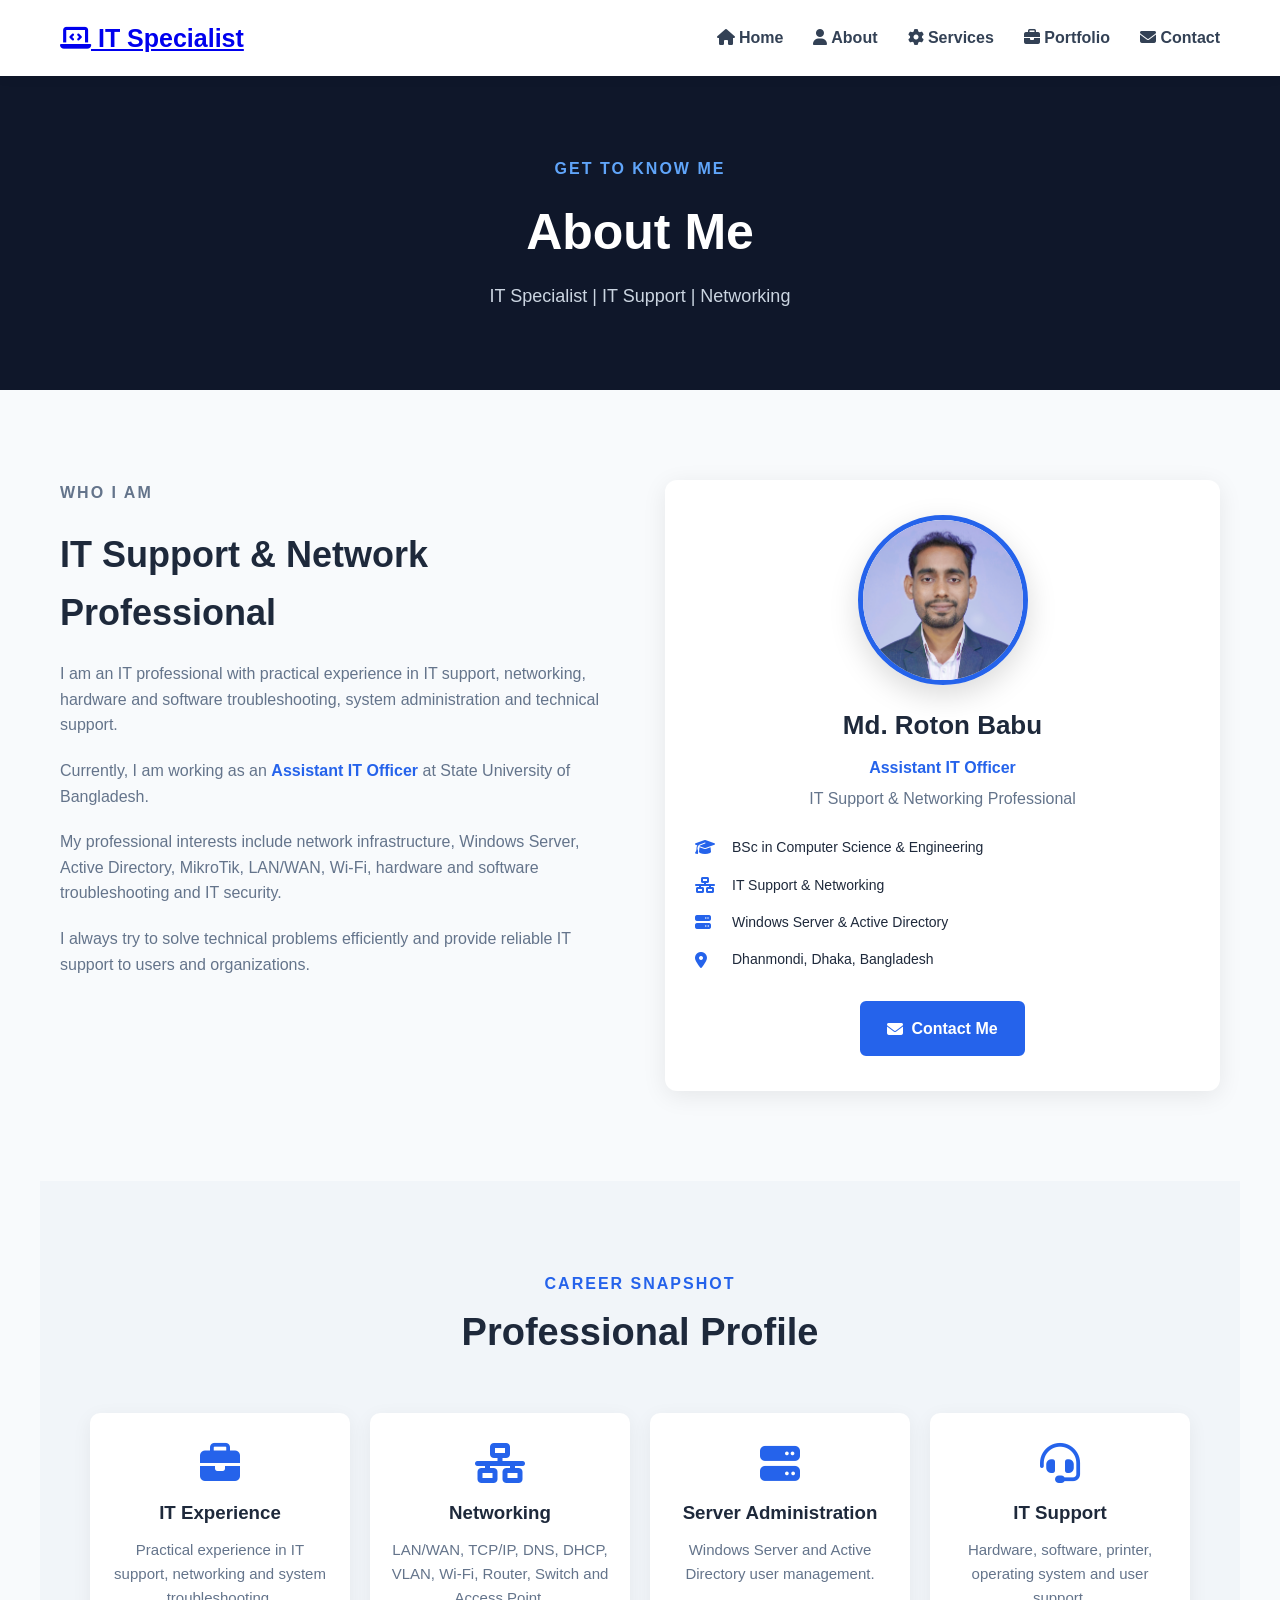
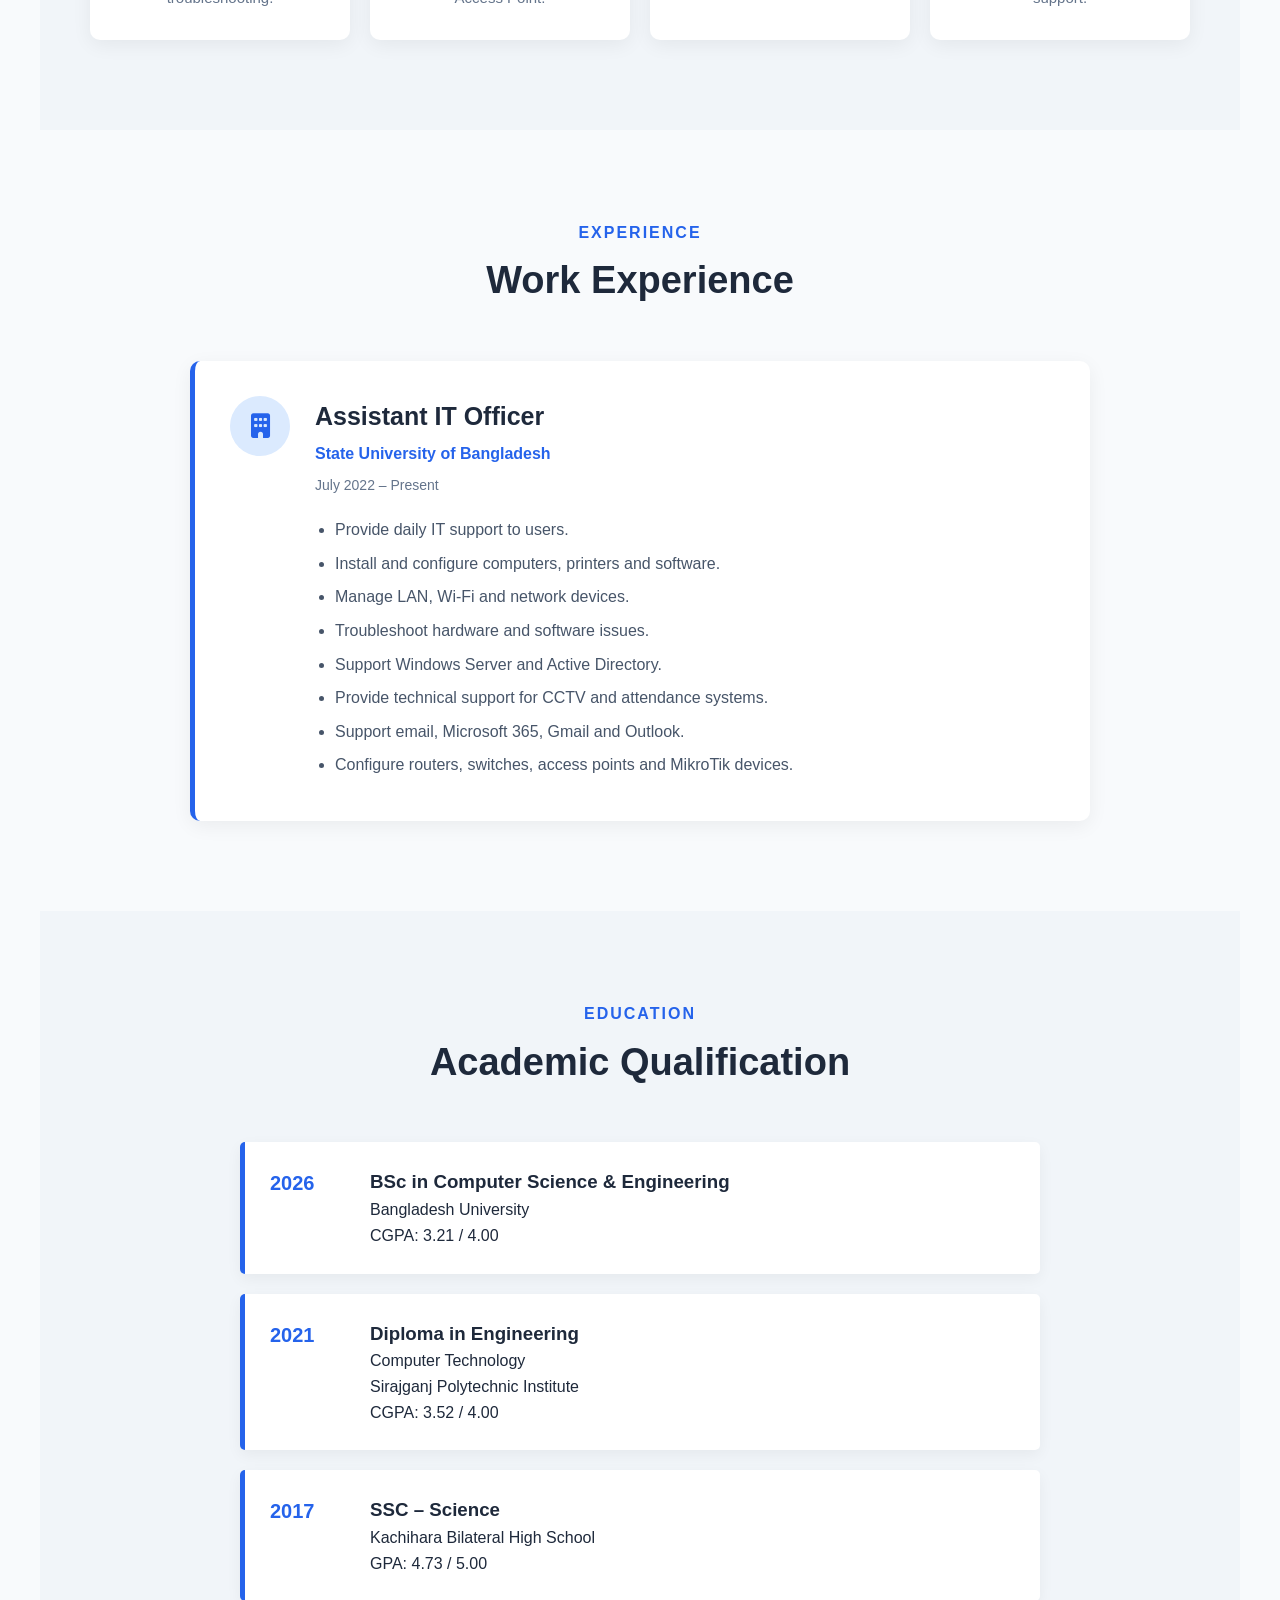
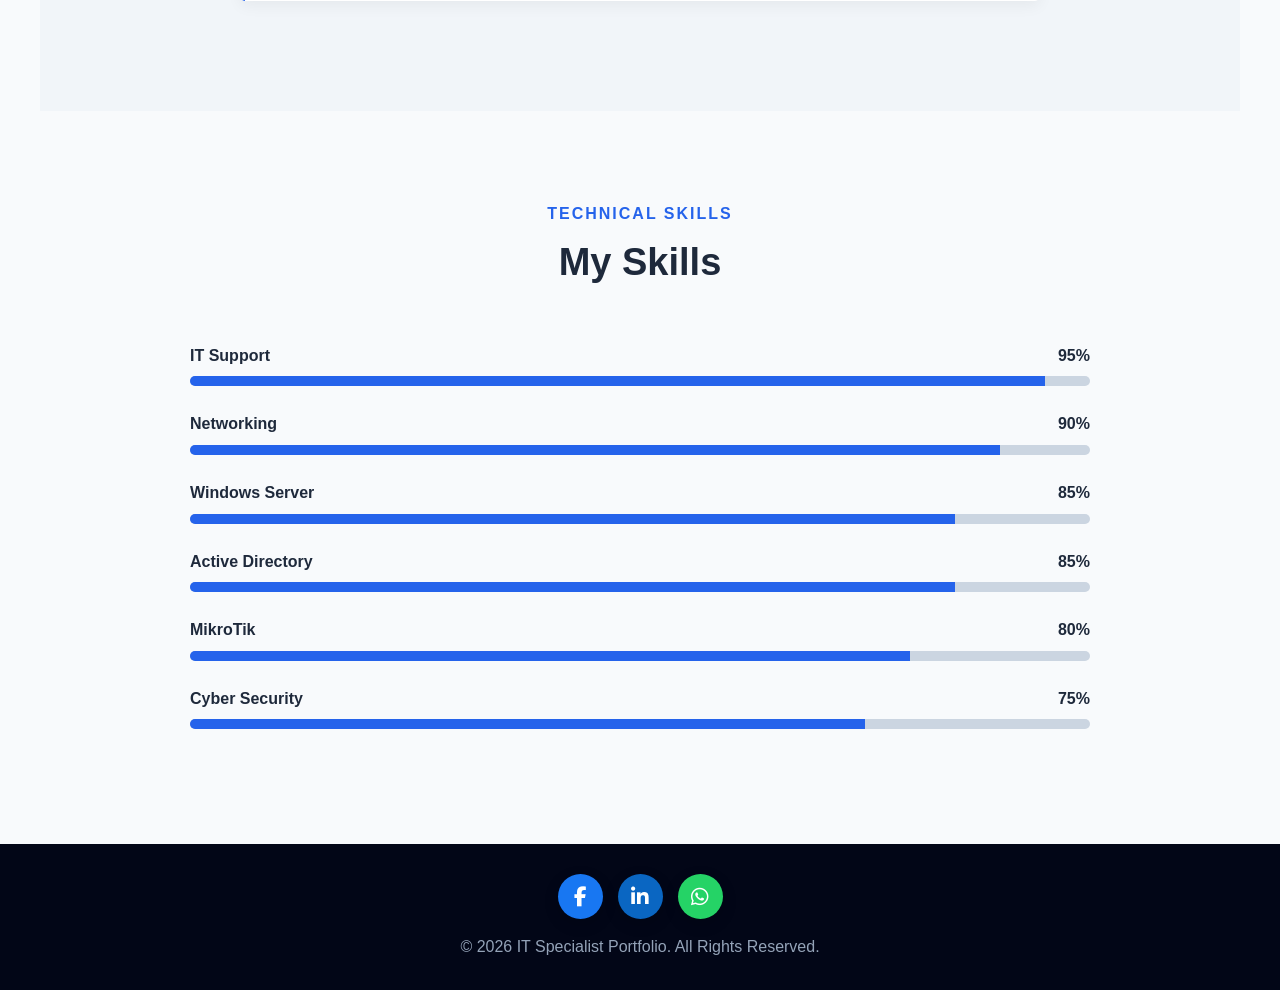
==== commit ebef390c: "Fix HTML encoding issues in about.html" ====
--- a/about.html
+++ b/about.html
@@ -192,7 +192,7 @@
 
     <div class="profile-photo">
 
-        <img src="images/profile.jpg"
+        <img src="profile.jpg"
              alt="Md. Roton Babu">
 
     </div>
@@ -841,4 +841,4 @@
 
 </body>
 
-</html>+</html>
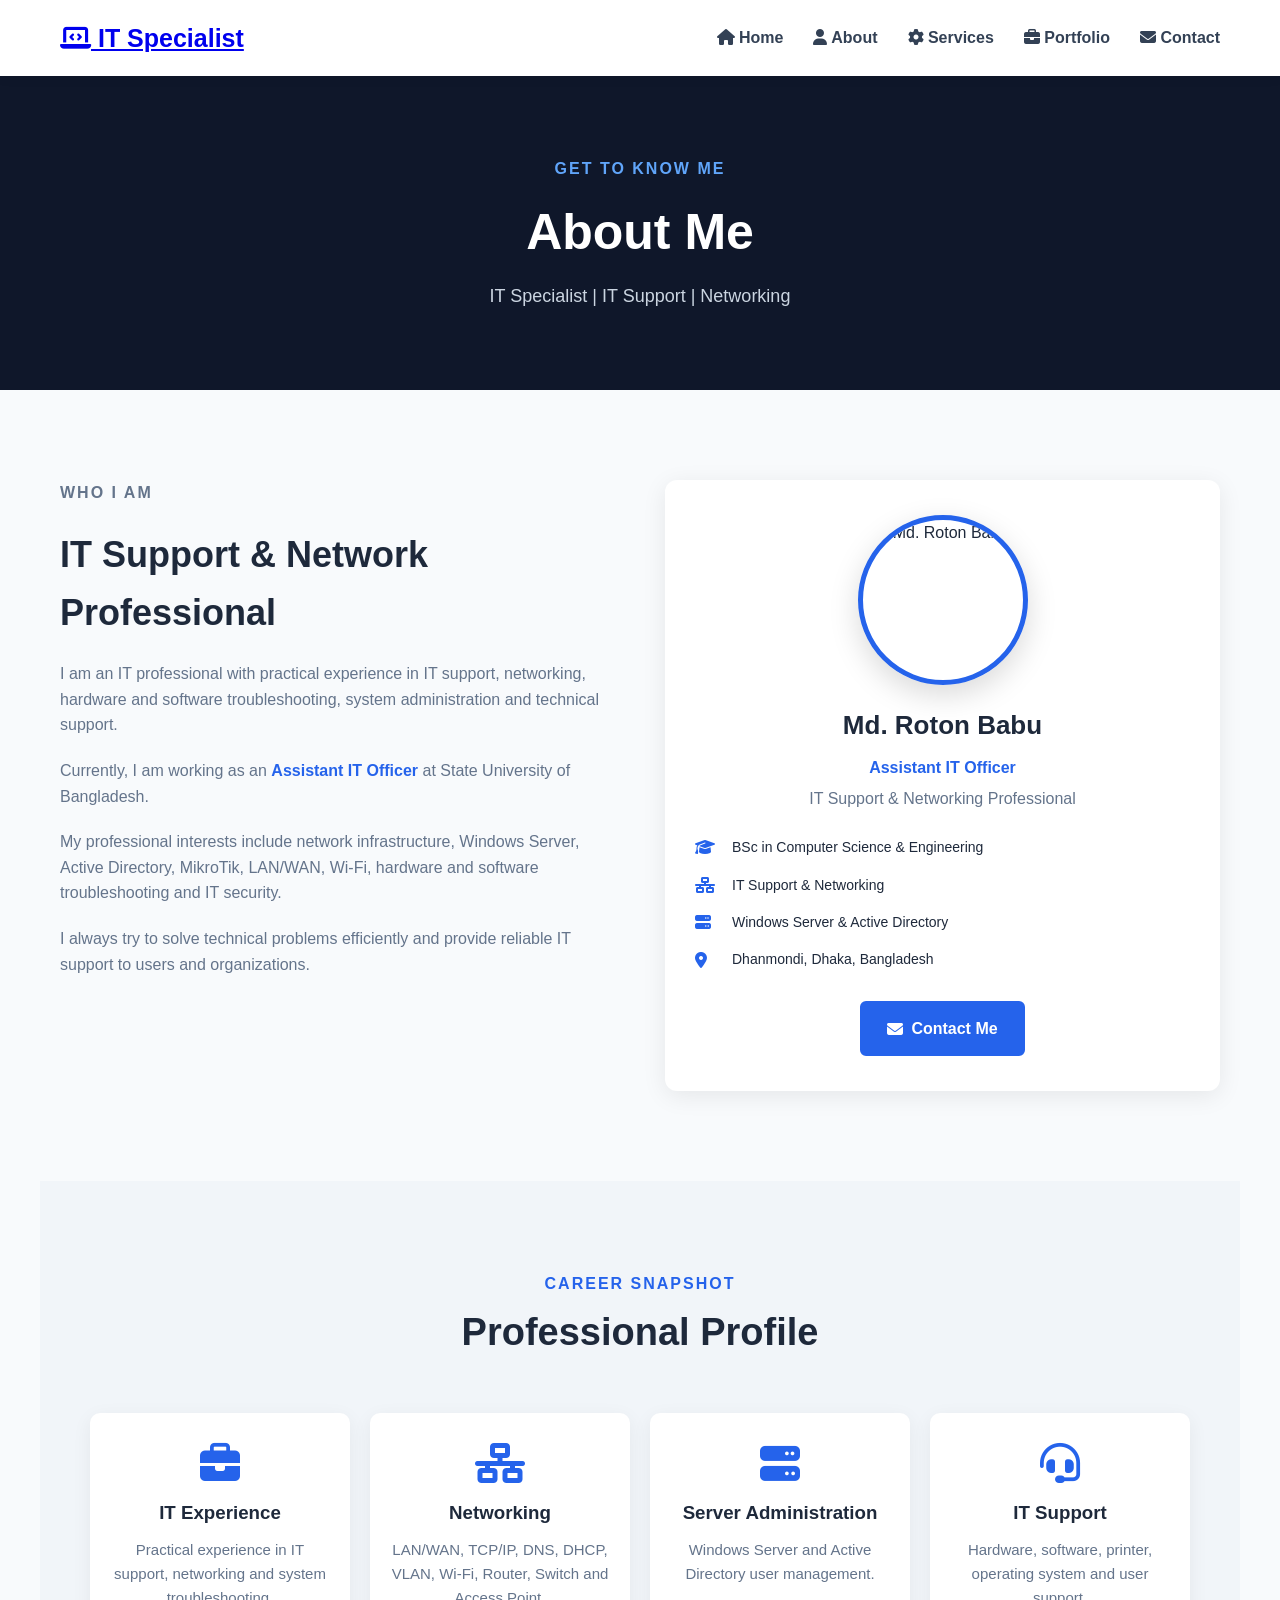
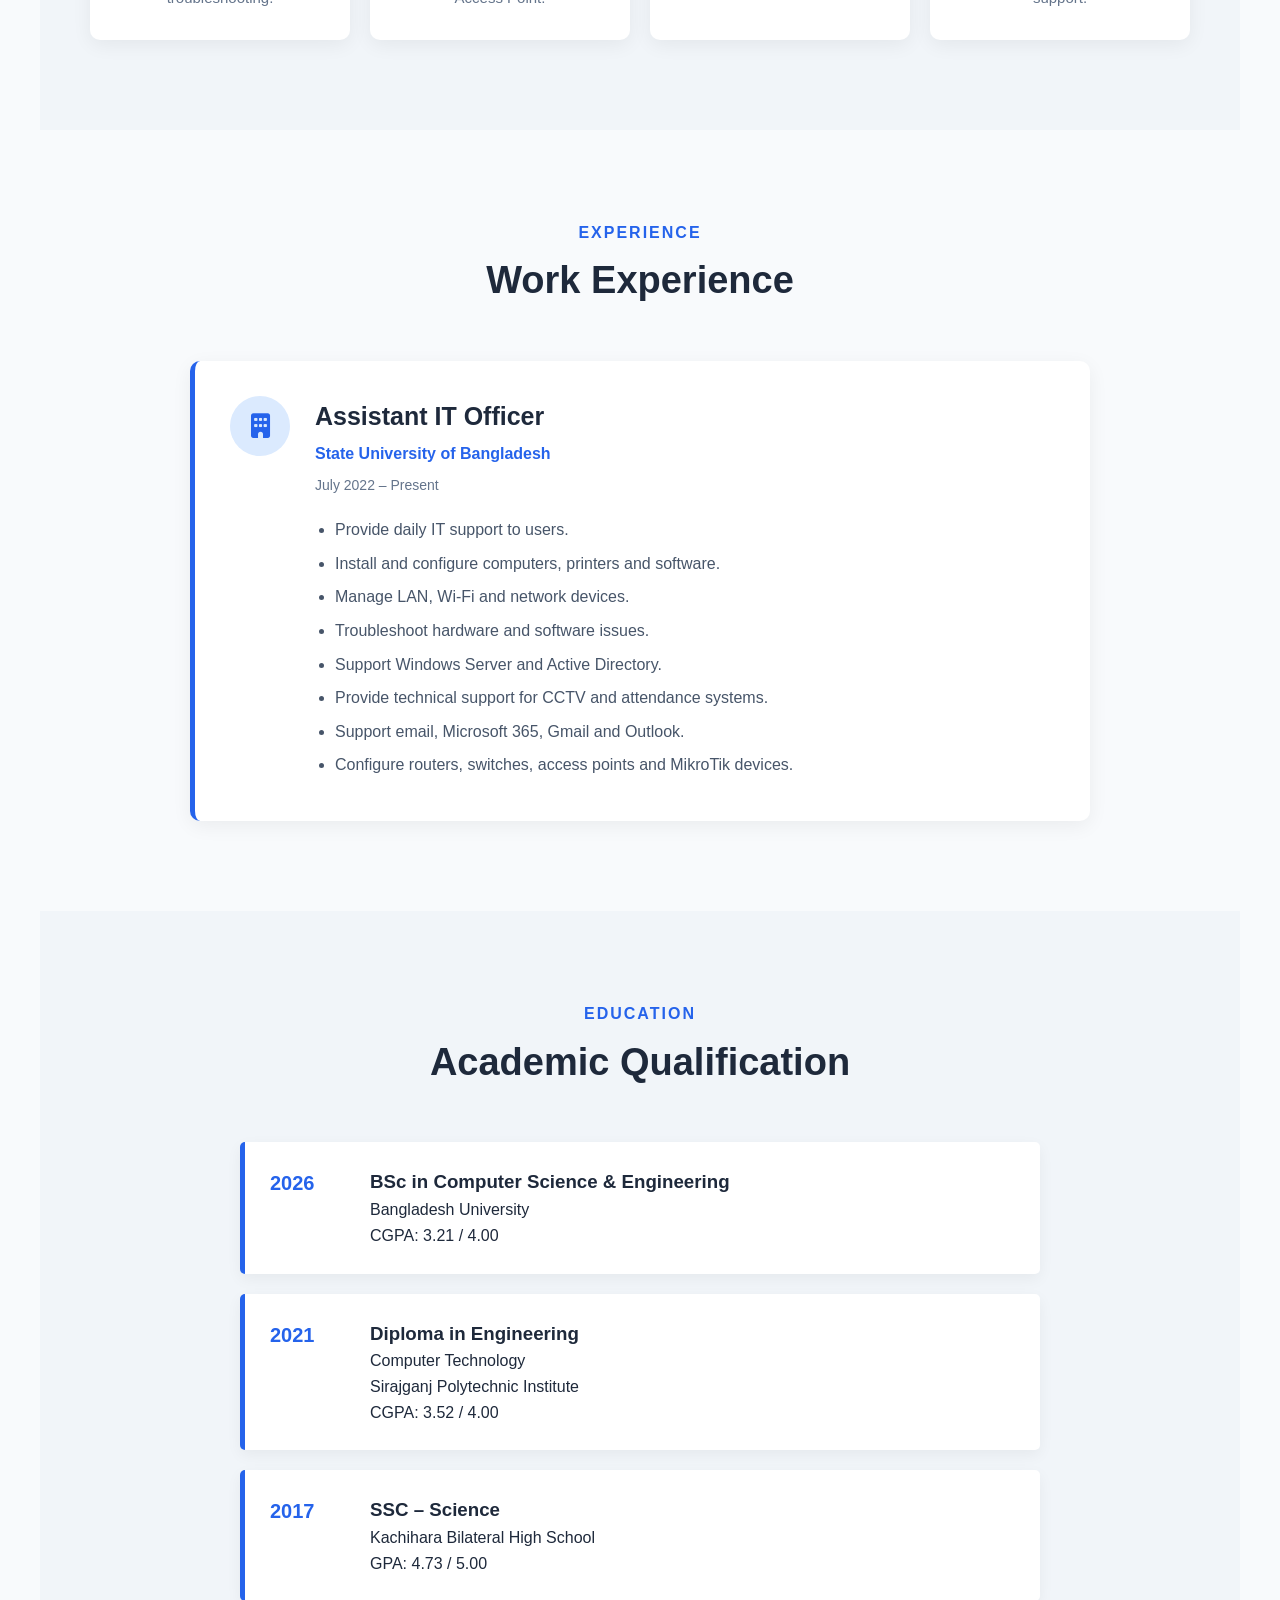
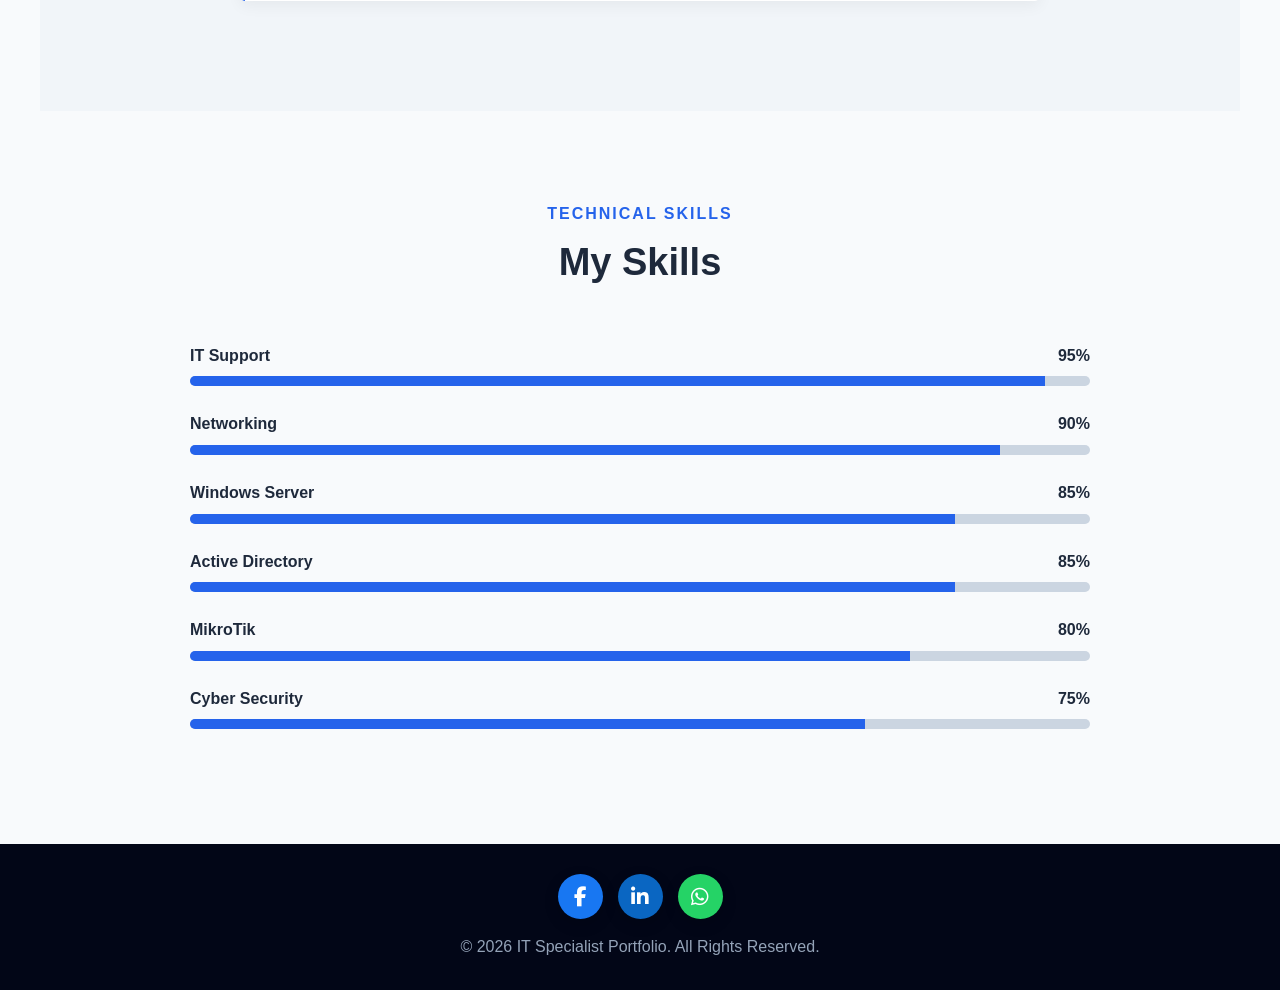
==== commit 100991ee: "Fix HTML encoding issues in about.html" ====
--- a/about.html
+++ b/about.html
@@ -192,10 +192,10 @@
 
     <div class="profile-photo">
 
-        <img src="profile.jpg"
-             alt="Md. Roton Babu">
-
-    </div>
+    <img src="images/profile.jpg"
+         alt="Md. Roton Babu">
+
+</div>
 
 
     <!-- Name -->
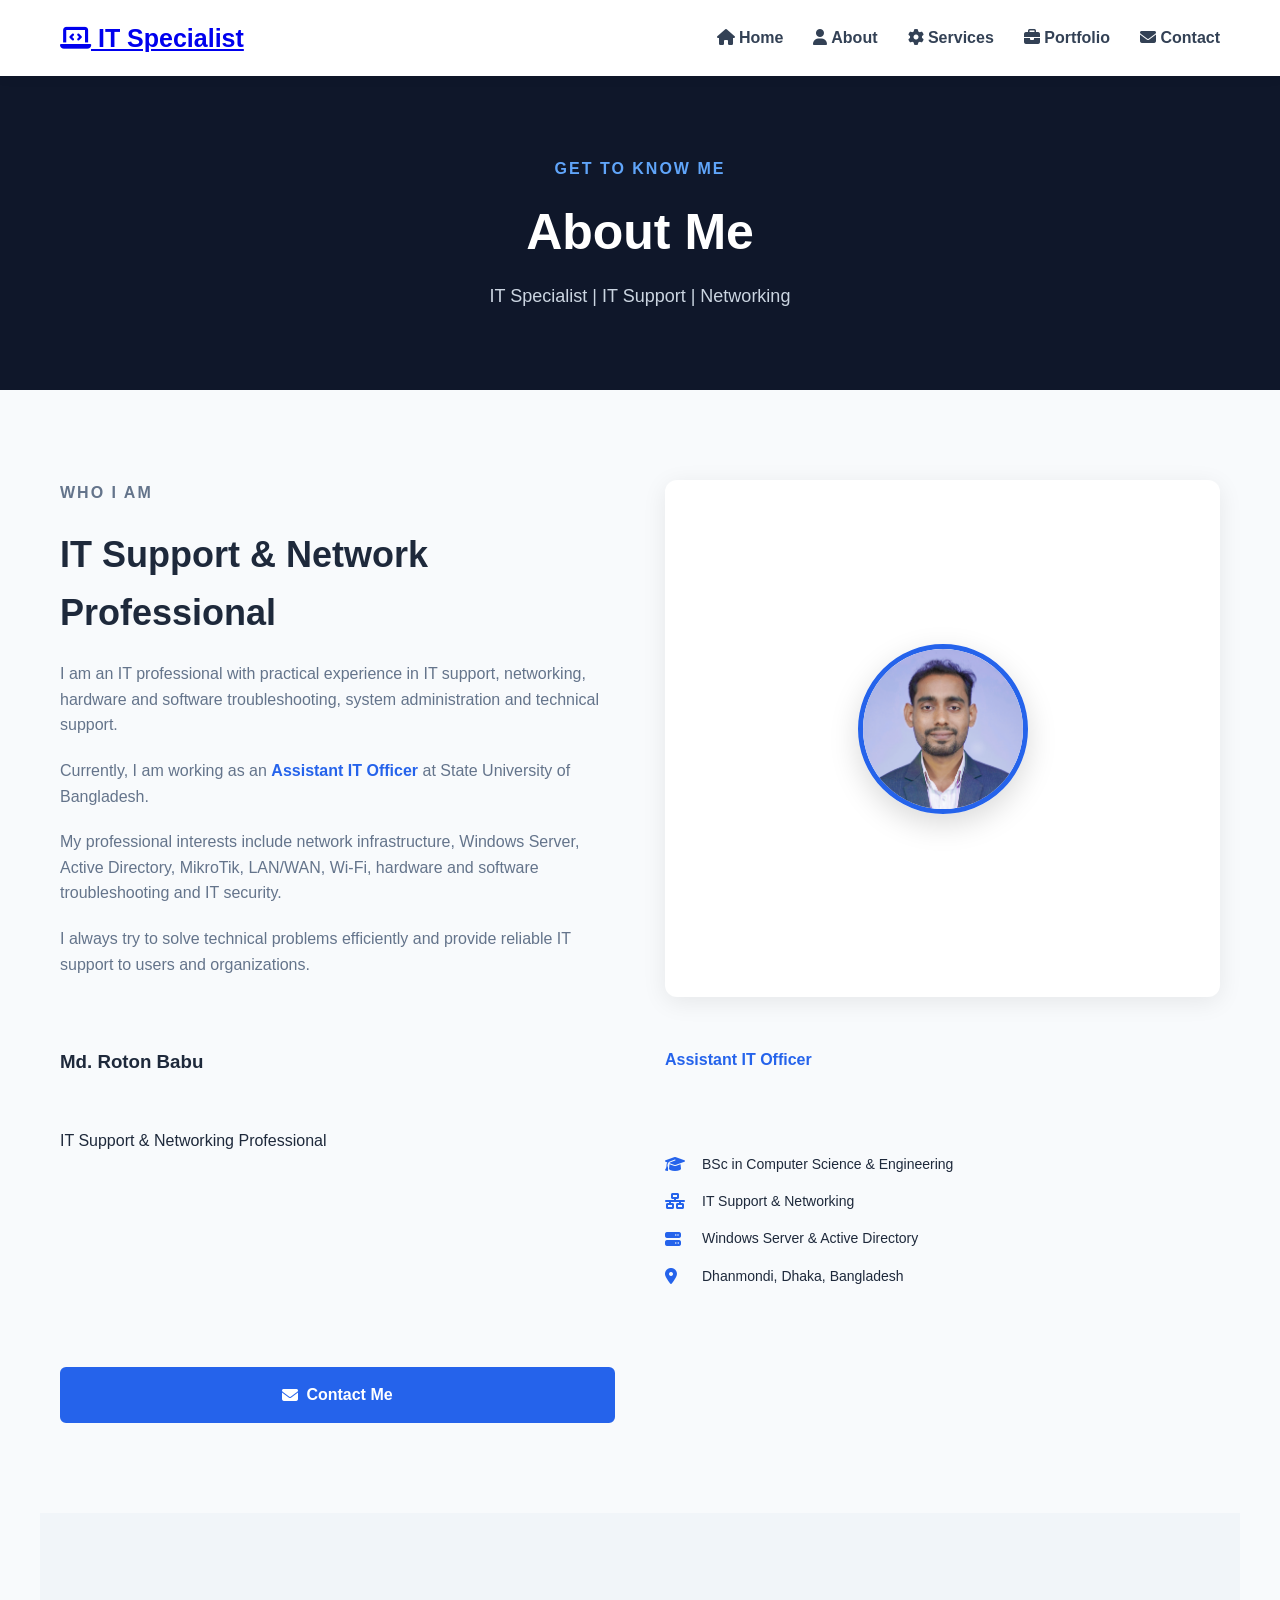
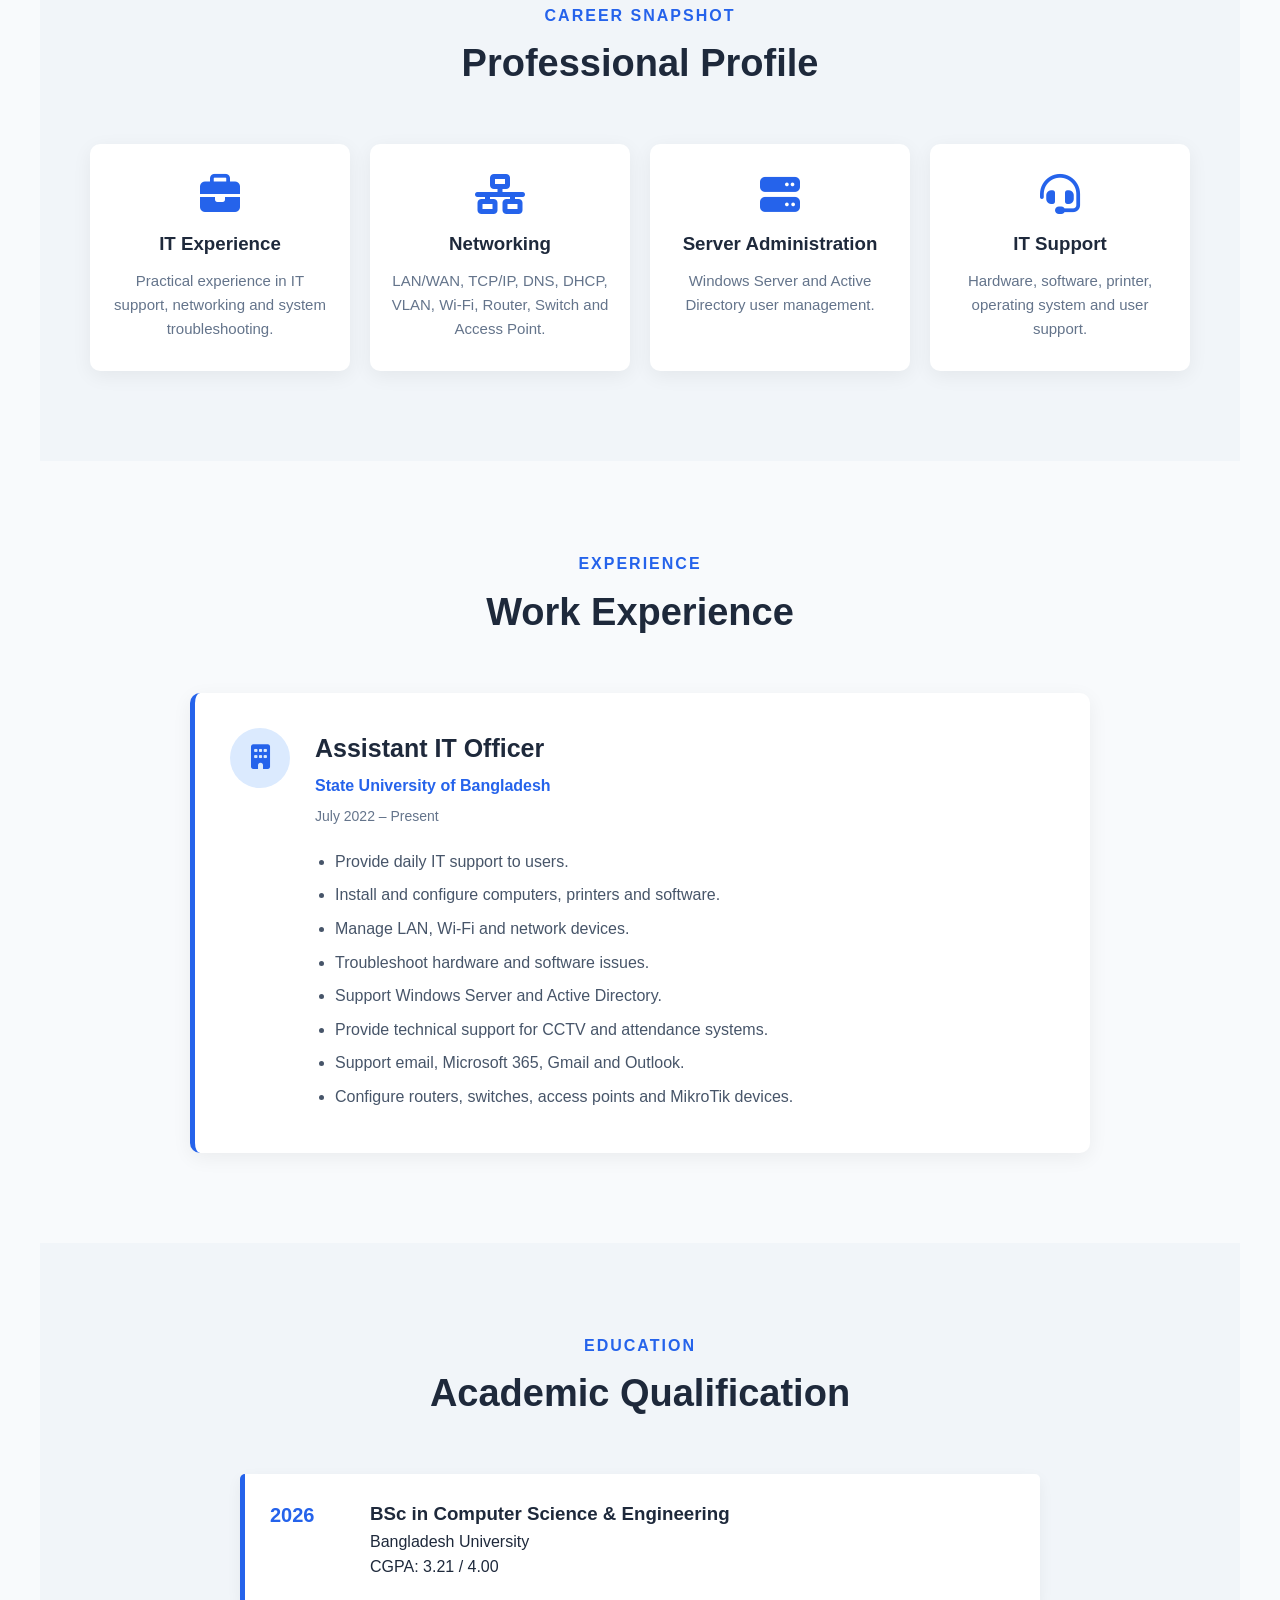
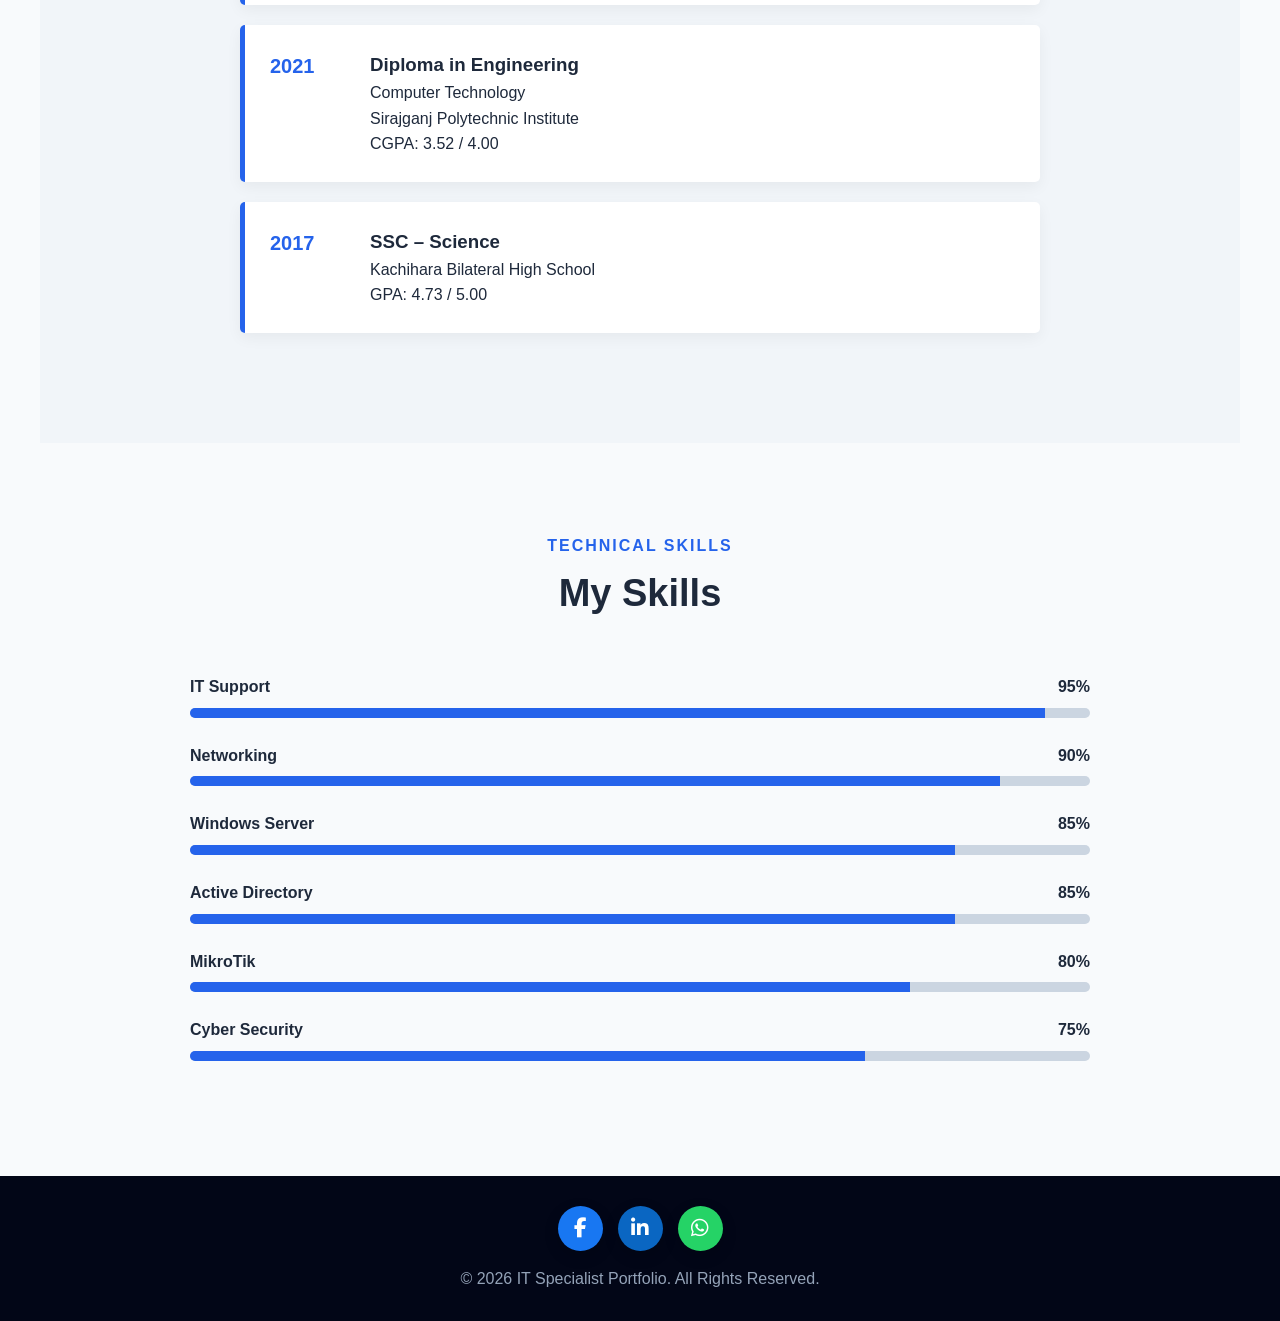
==== commit eeda7fe9: "Update about.html" ====
--- a/about.html
+++ b/about.html
@@ -189,13 +189,12 @@
 <div class="profile-card">
 
     <!-- Profile Photo -->
-
     <div class="profile-photo">
-
-    <img src="images/profile.jpg"
-         alt="Md. Roton Babu">
+        <img src="profile.jpg" alt="Md. Roton Babu">
+    </div>
 
 </div>
+
 
 
     <!-- Name -->
